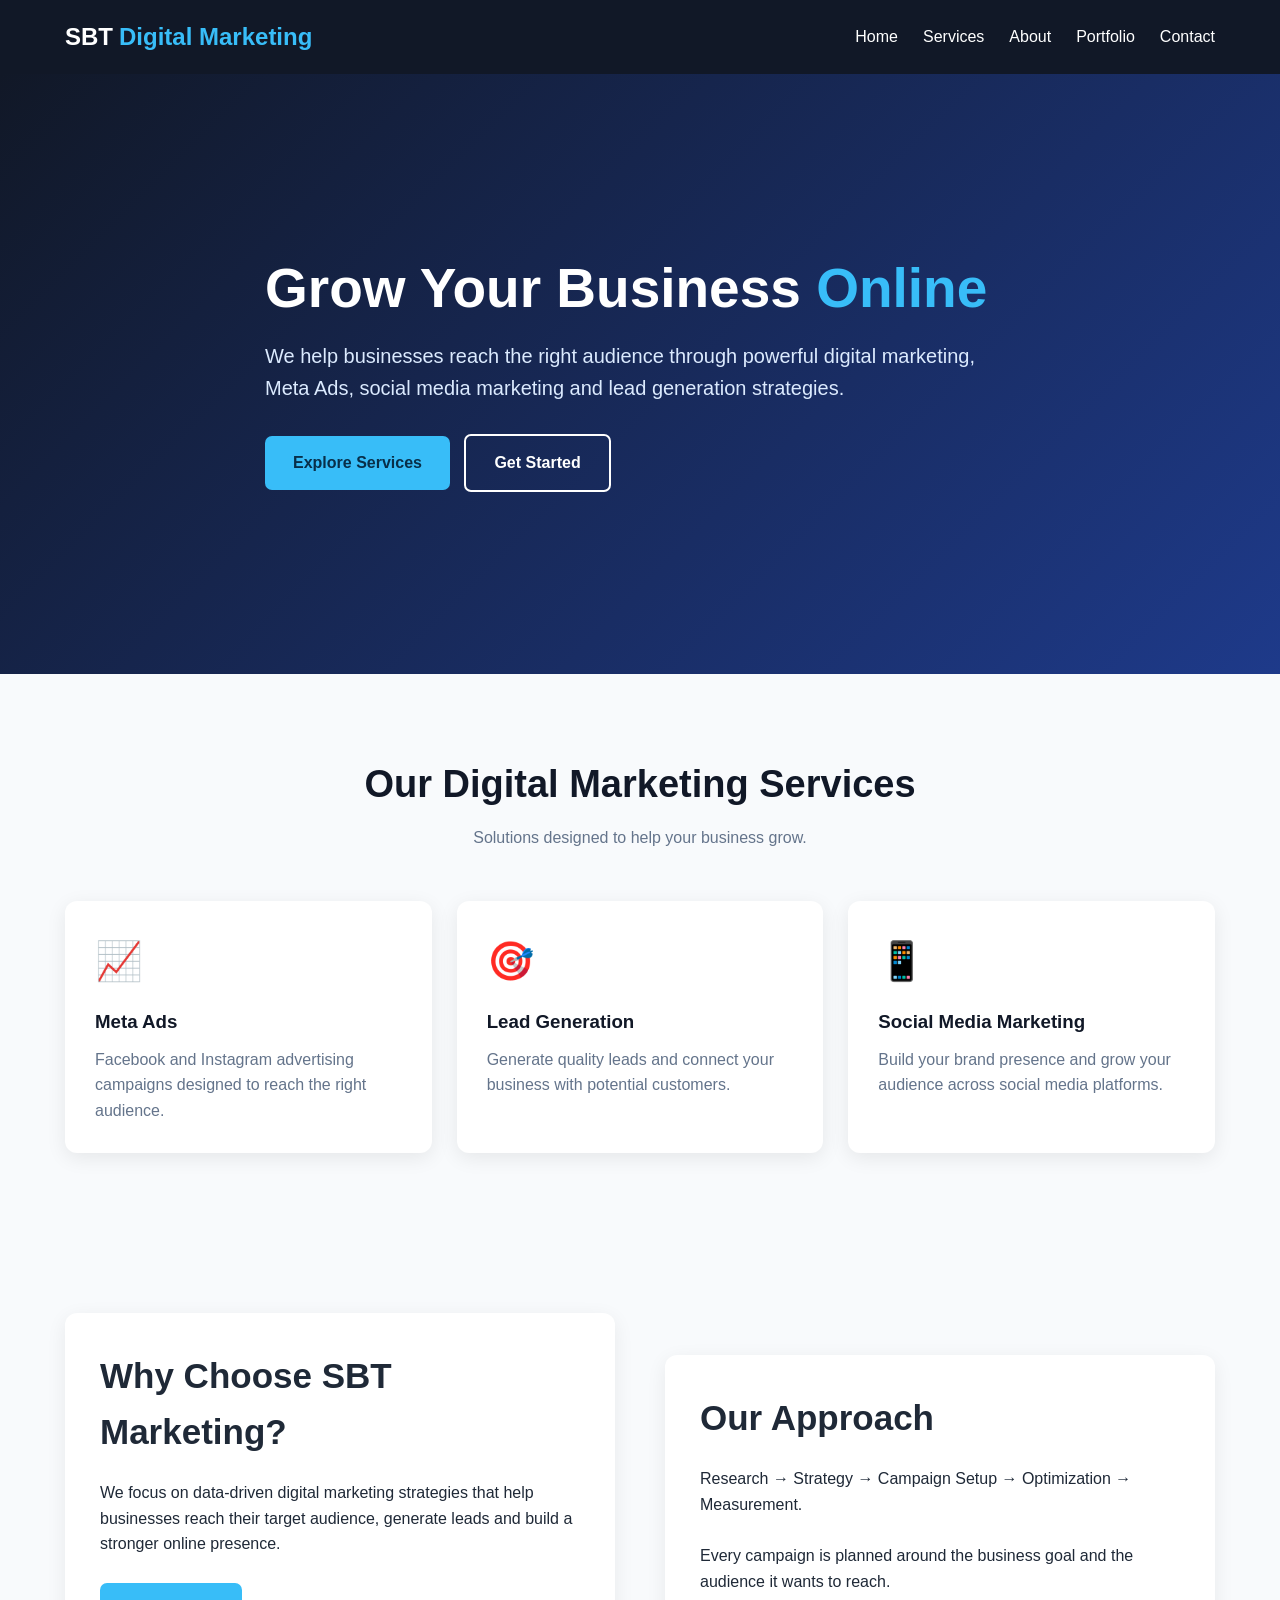
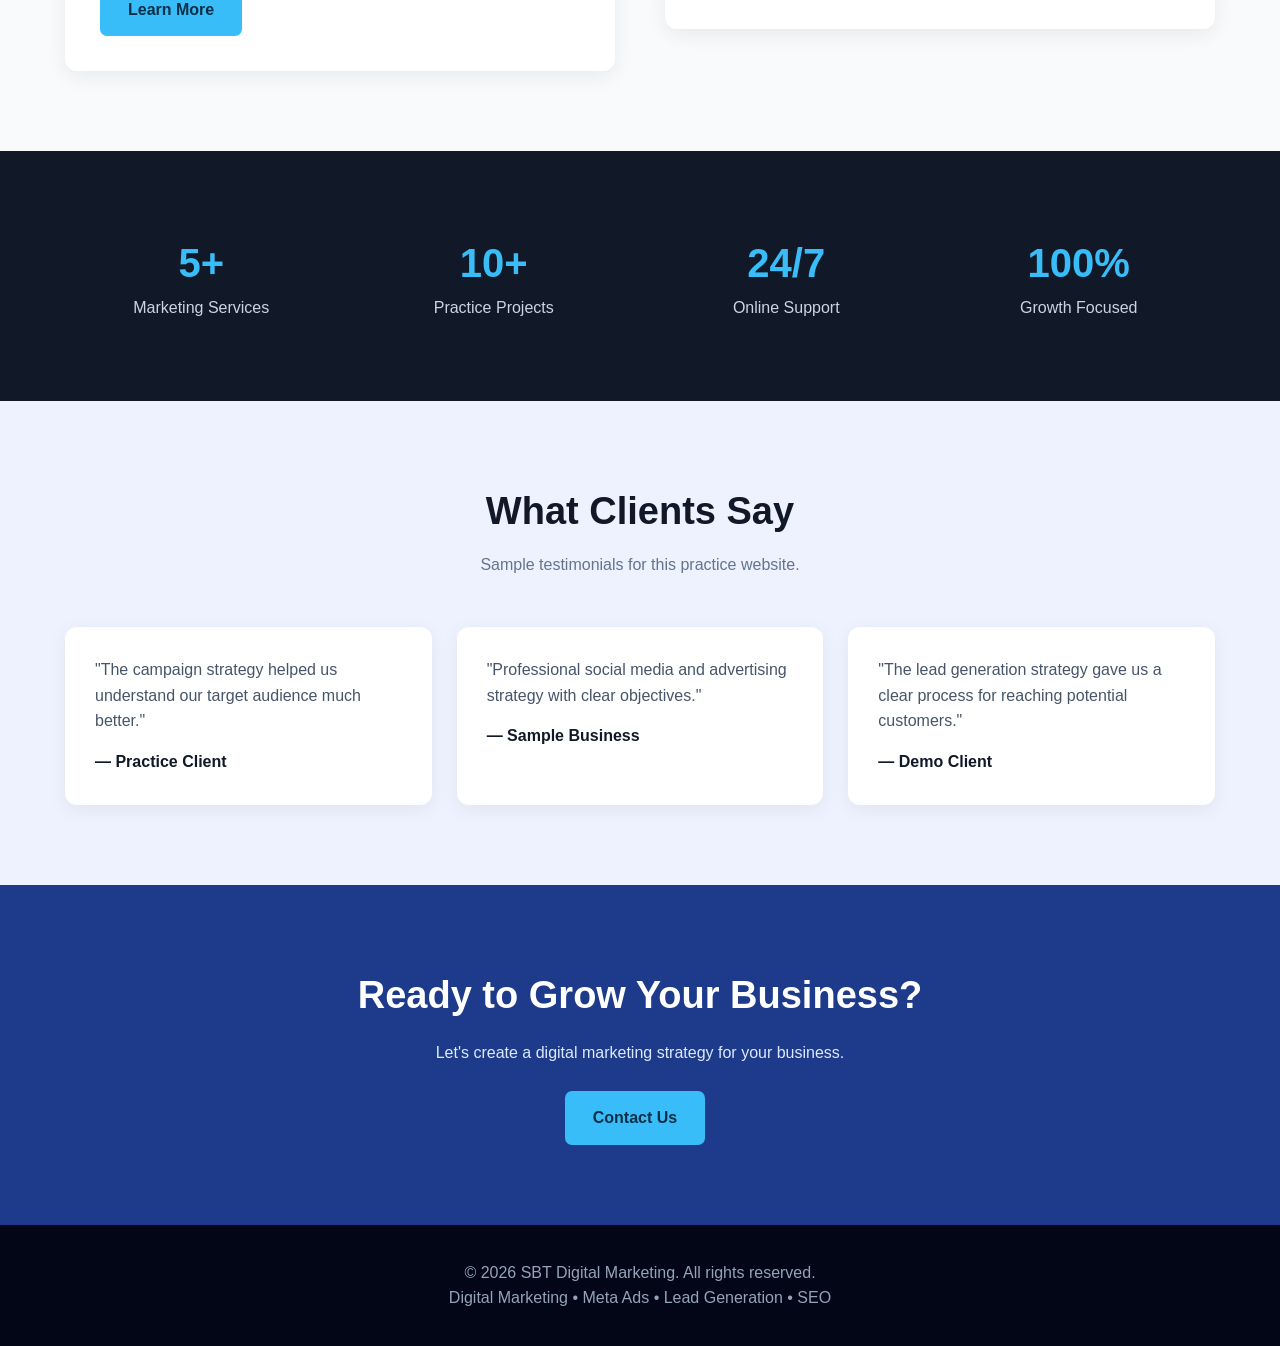
==== index.html @ 588c4718 "Add mobile menu functionality Added JavaScript functionality to open and close the responsive mobile" ====
<!DOCTYPE html>
<html lang="en">
<head>
    <meta charset="UTF-8">
    <meta name="viewport" content="width=device-width, initial-scale=1.0">

    <title>SBT Digital Marketing | Grow Your Business Online</title>
    <meta name="description" content="SBT Digital Marketing provides Meta Ads, social media marketing, lead generation, SEO and digital marketing solutions.">

    <link rel="stylesheet" href="style.css">

    <!-- Meta Pixel Code -->
    <script>
    !function(f,b,e,v,n,t,s)
    {if(f.fbq)return;n=f.fbq=function(){n.callMethod?
    n.callMethod.apply(n,arguments):n.queue.push(arguments)};
    if(!f._fbq)f._fbq=n;n.push=n;n.loaded=!0;n.version='2.0';
    n.queue=[];t=b.createElement(e);t.async=!0;
    t.src=v;s=b.getElementsByTagName(e)[0];
    s.parentNode.insertBefore(t,s)}(window, document,'script',
    'https://connect.facebook.net/en_US/fbevents.js');

    fbq('init', '1271746491602442');
    fbq('track', 'PageView');
    </script>
    <!-- End Meta Pixel Code -->
</head>

<body>

<!-- NAVIGATION -->
<nav class="navbar">
    <div class="container nav-content">

        <a href="index.html" class="logo">
    SBT <span>Digital Marketing</span>
</a>

        <ul class="nav-links" id="navLinks">
    <li><a href="index.html">Home</a></li>
    <li><a href="services.html">Services</a></li>
    <li><a href="about.html">About</a></li>
    <li><a href="portfolio.html">Portfolio</a></li>
    <li><a href="contact.html">Contact</a></li>
</ul>

<button class="menu-toggle" id="menuToggle">
    ☰
</button>

    </div>
</nav>


<!-- HERO -->
<section class="hero">

    <div class="container hero-content">

        <h1>
            Grow Your Business
            <span>Online</span>
        </h1>

        <p>
            We help businesses reach the right audience through
            powerful digital marketing, Meta Ads, social media
            marketing and lead generation strategies.
        </p>

        <a href="services.html" class="btn btn-primary">
            Explore Services
        </a>

        <a href="contact.html" class="btn btn-secondary">
            Get Started
        </a>

    </div>

</section>


<!-- SERVICES PREVIEW -->
<section class="section">

    <div class="container">

        <div class="section-title">
            <h2>Our Digital Marketing Services</h2>
            <p>Solutions designed to help your business grow.</p>
        </div>


        <div class="cards">

            <div class="card">
                <div class="card-icon">📈</div>
                <h3>Meta Ads</h3>
                <p>
                    Facebook and Instagram advertising campaigns
                    designed to reach the right audience.
                </p>
            </div>


            <div class="card">
                <div class="card-icon">🎯</div>
                <h3>Lead Generation</h3>
                <p>
                    Generate quality leads and connect your business
                    with potential customers.
                </p>
            </div>


            <div class="card">
                <div class="card-icon">📱</div>
                <h3>Social Media Marketing</h3>
                <p>
                    Build your brand presence and grow your audience
                    across social media platforms.
                </p>
            </div>

        </div>

    </div>

</section>


<!-- ABOUT PREVIEW -->
<section class="section">

    <div class="container about-grid">

        <div class="about-box">

            <h2>Why Choose SBT Marketing?</h2>

            <p>
                We focus on data-driven digital marketing strategies
                that help businesses reach their target audience,
                generate leads and build a stronger online presence.
            </p>

            <br>

            <a href="about.html" class="btn btn-primary">
                Learn More
            </a>

        </div>


        <div class="about-box">

            <h2>Our Approach</h2>

            <p>
                Research → Strategy → Campaign Setup → Optimization
                → Measurement.
            </p>

            <br>

            <p>
                Every campaign is planned around the business goal
                and the audience it wants to reach.
            </p>

        </div>

    </div>

</section>


<!-- STATS -->
<section class="section stats">

    <div class="container">

        <div class="stats-grid">

            <div class="stat">
                <h3>5+</h3>
                <p>Marketing Services</p>
            </div>

            <div class="stat">
                <h3>10+</h3>
                <p>Practice Projects</p>
            </div>

            <div class="stat">
                <h3>24/7</h3>
                <p>Online Support</p>
            </div>

            <div class="stat">
                <h3>100%</h3>
                <p>Growth Focused</p>
            </div>

        </div>

    </div>

</section>


<!-- TESTIMONIALS -->
<section class="section testimonials">

    <div class="container">

        <div class="section-title">
            <h2>What Clients Say</h2>
            <p>Sample testimonials for this practice website.</p>
        </div>


        <div class="cards">

            <div class="testimonial">
                <p>
                    "The campaign strategy helped us understand
                    our target audience much better."
                </p>

                <strong>— Practice Client</strong>
            </div>


            <div class="testimonial">
                <p>
                    "Professional social media and advertising
                    strategy with clear objectives."
                </p>

                <strong>— Sample Business</strong>
            </div>


            <div class="testimonial">
                <p>
                    "The lead generation strategy gave us a clear
                    process for reaching potential customers."
                </p>

                <strong>— Demo Client</strong>
            </div>

        </div>

    </div>

</section>


<!-- CTA -->
<section class="section cta">

    <div class="container">

        <h2>Ready to Grow Your Business?</h2>

        <p>
            Let's create a digital marketing strategy for your business.
        </p>

        <a href="contact.html" class="btn btn-primary">
            Contact Us
        </a>

    </div>

</section>


<!-- FOOTER -->
<footer>

    <div class="container">

        <p>
            © 2026 SBT Digital Marketing. All rights reserved.
        </p>

        <p>
            Digital Marketing • Meta Ads • Lead Generation • SEO
        </p>

    </div>

</footer>

<script>
    const menuToggle = document.getElementById("menuToggle");
    const navLinks = document.getElementById("navLinks");

    menuToggle.addEventListener("click", function () {
        navLinks.classList.toggle("active");
    });
</script>
</body>
</html>
---- style.css ----
* {
    margin: 0;
    padding: 0;
    box-sizing: border-box;
}

html {
    scroll-behavior: smooth;
}

body {
    font-family: Arial, Helvetica, sans-serif;
    line-height: 1.6;
    color: #1f2937;
    background: #f8fafc;
}

a {
    text-decoration: none;
}

.container {
    width: 90%;
    max-width: 1150px;
    margin: auto;
}

/* ===== NAVBAR ===== */

.navbar {
    background: #111827;
    padding: 18px 0;
    position: sticky;
    top: 0;
    z-index: 1000;
}

.nav-content {
    display: flex;
    justify-content: space-between;
    align-items: center;
}

.logo {
    color: white;
    font-size: 25px;
    font-weight: bold;
}

.logo span {
    color: #38bdf8;
}

.nav-links {
    display: flex;
    list-style: none;
    gap: 25px;
}

.nav-links a {
    color: white;
    font-weight: 500;
}

.nav-links a:hover {
    color: #38bdf8;
}

/* ===== HERO ===== */

.hero {
    min-height: 600px;
    display: flex;
    align-items: center;
    background: linear-gradient(135deg, #111827, #1e3a8a);
    color: white;
}

.hero-content {
    max-width: 750px;
}

.hero h1 {
    font-size: 55px;
    line-height: 1.15;
    margin-bottom: 20px;
}

.hero h1 span {
    color: #38bdf8;
}

.hero p {
    font-size: 20px;
    margin-bottom: 30px;
    color: #dbeafe;
}

.btn {
    display: inline-block;
    padding: 14px 28px;
    border-radius: 7px;
    font-weight: bold;
    margin-right: 10px;
    transition: 0.3s;
}

.btn-primary {
    background: #38bdf8;
    color: #082f49;
}

.btn-primary:hover {
    transform: translateY(-3px);
}

.btn-secondary {
    border: 2px solid white;
    color: white;
}

.btn-secondary:hover {
    background: white;
    color: #111827;
}

/* ===== SECTIONS ===== */

.section {
    padding: 80px 0;
}

.section-title {
    text-align: center;
    margin-bottom: 50px;
}

.section-title h2 {
    font-size: 38px;
    color: #111827;
    margin-bottom: 10px;
}

.section-title p {
    color: #64748b;
}

/* ===== CARDS ===== */

.cards {
    display: grid;
    grid-template-columns: repeat(3, 1fr);
    gap: 25px;
}

.card {
    background: white;
    padding: 30px;
    border-radius: 12px;
    box-shadow: 0 5px 20px rgba(0,0,0,0.08);
    transition: 0.3s;
}

.card:hover {
    transform: translateY(-7px);
}

.card-icon {
    font-size: 38px;
    margin-bottom: 15px;
}

.card h3 {
    margin-bottom: 10px;
    color: #111827;
}

.card p {
    color: #64748b;
}

/* ===== ABOUT ===== */

.about-grid {
    display: grid;
    grid-template-columns: 1fr 1fr;
    gap: 50px;
    align-items: center;
}

.about-box {
    background: white;
    padding: 35px;
    border-radius: 12px;
    box-shadow: 0 5px 20px rgba(0,0,0,0.07);
}

.about-box h2 {
    font-size: 35px;
    margin-bottom: 20px;
}

/* ===== STATS ===== */

.stats {
    background: #111827;
    color: white;
}

.stats-grid {
    display: grid;
    grid-template-columns: repeat(4, 1fr);
    gap: 20px;
    text-align: center;
}

.stat h3 {
    font-size: 40px;
    color: #38bdf8;
}

.stat p {
    color: #cbd5e1;
}

/* ===== PORTFOLIO ===== */

.portfolio-grid {
    display: grid;
    grid-template-columns: repeat(3, 1fr);
    gap: 25px;
}

.portfolio-card {
    background: white;
    border-radius: 12px;
    overflow: hidden;
    box-shadow: 0 5px 20px rgba(0,0,0,0.08);
}

.portfolio-top {
    height: 180px;
    background: linear-gradient(135deg, #1e3a8a, #38bdf8);
    display: flex;
    align-items: center;
    justify-content: center;
    color: white;
    font-size: 25px;
    font-weight: bold;
}

.portfolio-info {
    padding: 25px;
}

.portfolio-info h3 {
    margin-bottom: 8px;
}

/* ===== TESTIMONIALS ===== */

.testimonials {
    background: #eef2ff;
}

.testimonial {
    background: white;
    padding: 30px;
    border-radius: 12px;
    box-shadow: 0 5px 20px rgba(0,0,0,0.06);
}

.testimonial p {
    color: #475569;
    margin-bottom: 15px;
}

.testimonial strong {
    color: #111827;
}

/* ===== CONTACT ===== */

.contact-grid {
    display: grid;
    grid-template-columns: 1fr 1fr;
    gap: 40px;
}

.contact-info {
    background: #111827;
    color: white;
    padding: 40px;
    border-radius: 12px;
}

.contact-info h2 {
    margin-bottom: 20px;
}

.contact-info p {
    margin-bottom: 15px;
    color: #cbd5e1;
}

.contact-form {
    background: white;
    padding: 35px;
    border-radius: 12px;
    box-shadow: 0 5px 20px rgba(0,0,0,0.07);
}

.form-group {
    margin-bottom: 18px;
}

.form-group label {
    display: block;
    margin-bottom: 6px;
    font-weight: bold;
}

.form-group input,
.form-group textarea,
.form-group select {
    width: 100%;
    padding: 13px;
    border: 1px solid #cbd5e1;
    border-radius: 7px;
    font-size: 15px;
}

.form-group textarea {
    min-height: 130px;
    resize: vertical;
}

.submit-btn {
    width: 100%;
    border: none;
    cursor: pointer;
    background: #1e3a8a;
    color: white;
    padding: 14px;
    border-radius: 7px;
    font-size: 16px;
    font-weight: bold;
}

/* ===== PAGE HEADER ===== */

.page-header {
    background: linear-gradient(135deg, #111827, #1e3a8a);
    color: white;
    text-align: center;
    padding: 80px 20px;
}

.page-header h1 {
    font-size: 48px;
    margin-bottom: 10px;
}

/* ===== CTA ===== */

.cta {
    background: #1e3a8a;
    color: white;
    text-align: center;
}

.cta h2 {
    font-size: 38px;
    margin-bottom: 15px;
}

.cta p {
    margin-bottom: 25px;
    color: #dbeafe;
}

/* ===== FOOTER ===== */

footer {
    background: #020617;
    color: white;
    padding: 35px 0;
    text-align: center;
}

footer p {
    color: #94a3b8;
}

/* ===== MOBILE ===== */

@media (max-width: 800px) {

    .nav-content {
        flex-direction: column;
        gap: 15px;
    }

    .nav-links {
        flex-wrap: wrap;
        justify-content: center;
        gap: 15px;
    }

    .hero {
        text-align: center;
    }

    .hero h1 {
        font-size: 40px;
    }

    .cards,
    .portfolio-grid,
    .stats-grid {
        grid-template-columns: 1fr;
    }

    .about-grid,
    .contact-grid {
        grid-template-columns: 1fr;
    }
}
/* Responsive Logo */
.logo {
    display: flex;
    align-items: center;
    gap: 6px;
    white-space: nowrap;
    font-size: 24px;
}

.logo span {
    font-size: inherit;
}

/* Mobile */
@media (max-width: 600px) {
    .logo {
        font-size: 18px;
        gap: 4px;
    }
}
/* Mobile Menu Button */
.menu-toggle {
    display: none;
    background: none;
    border: none;
    font-size: 28px;
    cursor: pointer;
    padding: 5px;
}

/* Mobile Navigation */
@media (max-width: 768px) {

    .nav-content {
        position: relative;
    }

    .menu-toggle {
        display: block;
    }

    .nav-links {
        display: none;
        position: absolute;
        top: 100%;
        left: 0;
        right: 0;
        flex-direction: column;
        padding: 15px;
        gap: 12px;
        background: white;
        box-shadow: 0 5px 15px rgba(0, 0, 0, 0.1);
        z-index: 1000;
    }

    .nav-links.active {
        display: flex;
    }

    .nav-links li {
        width: 100%;
        text-align: center;
    }

    .nav-links a {
        display: block;
        padding: 10px;
    }
}
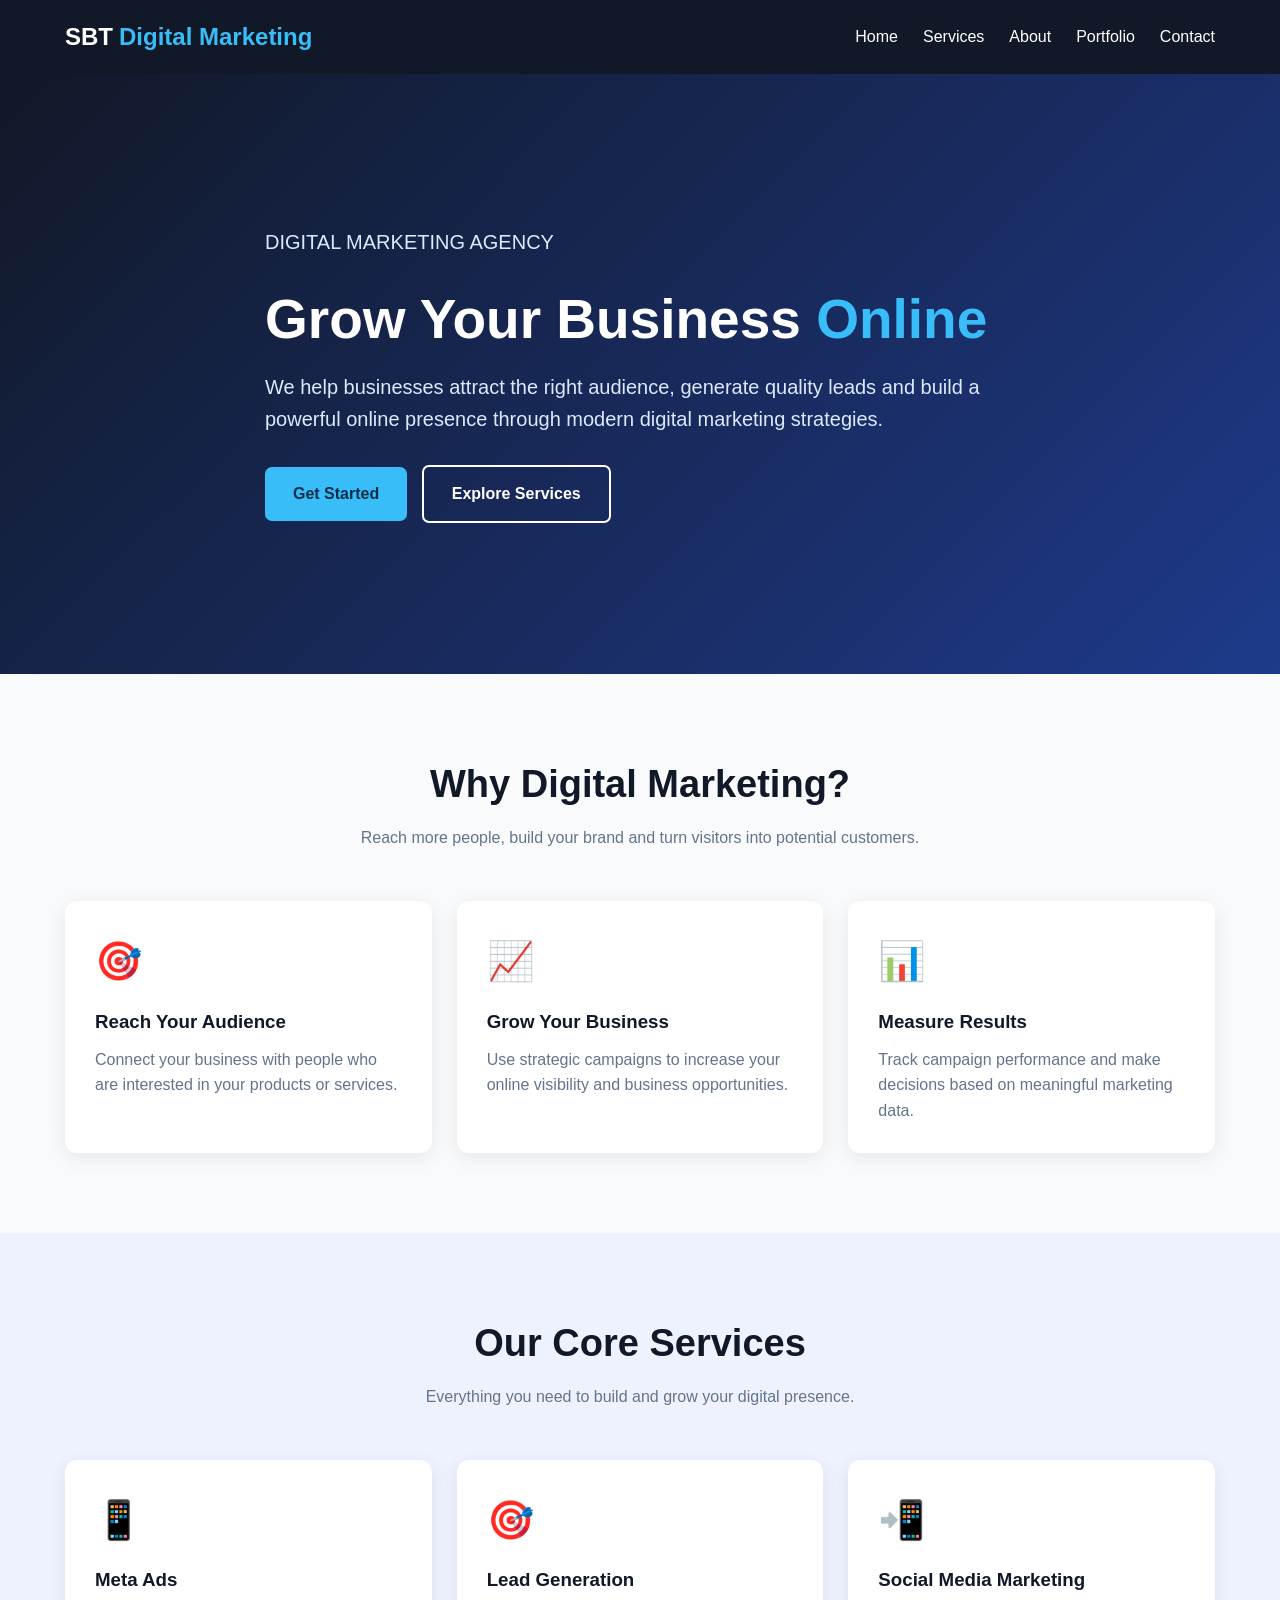
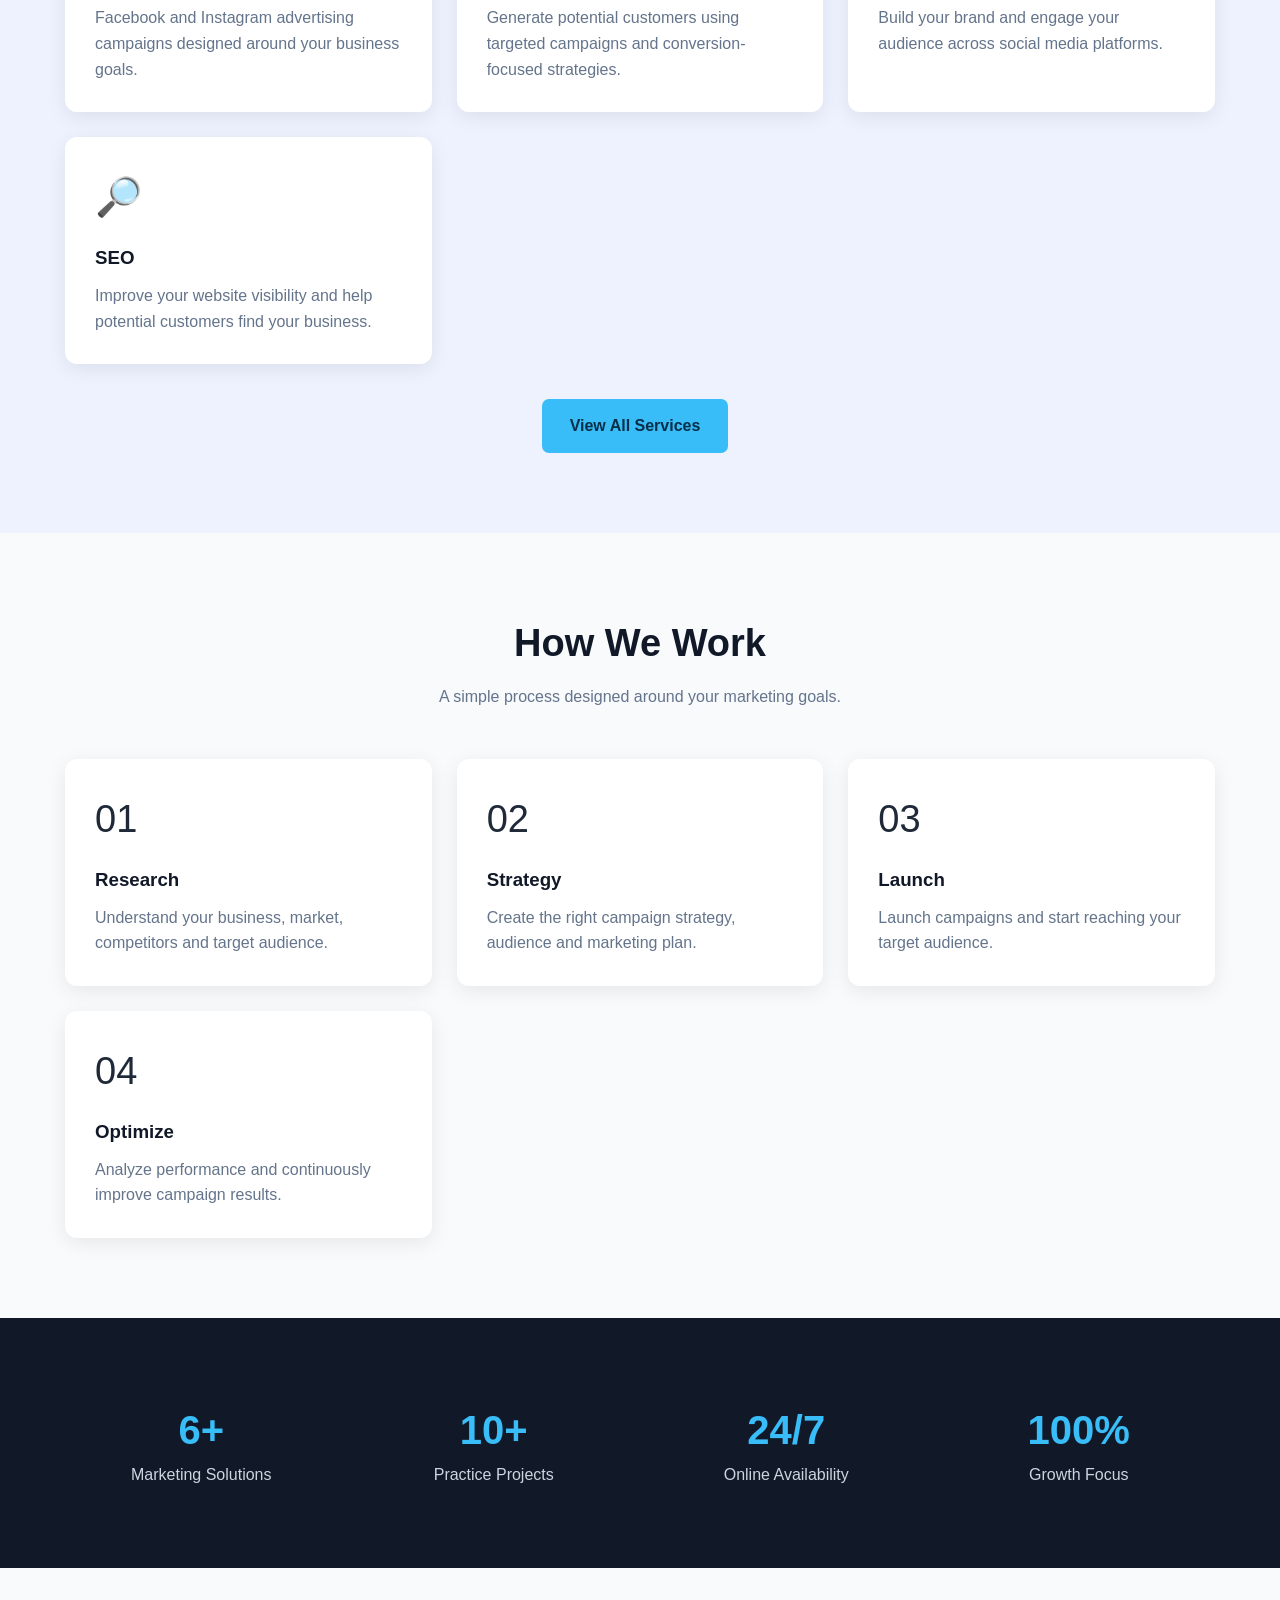
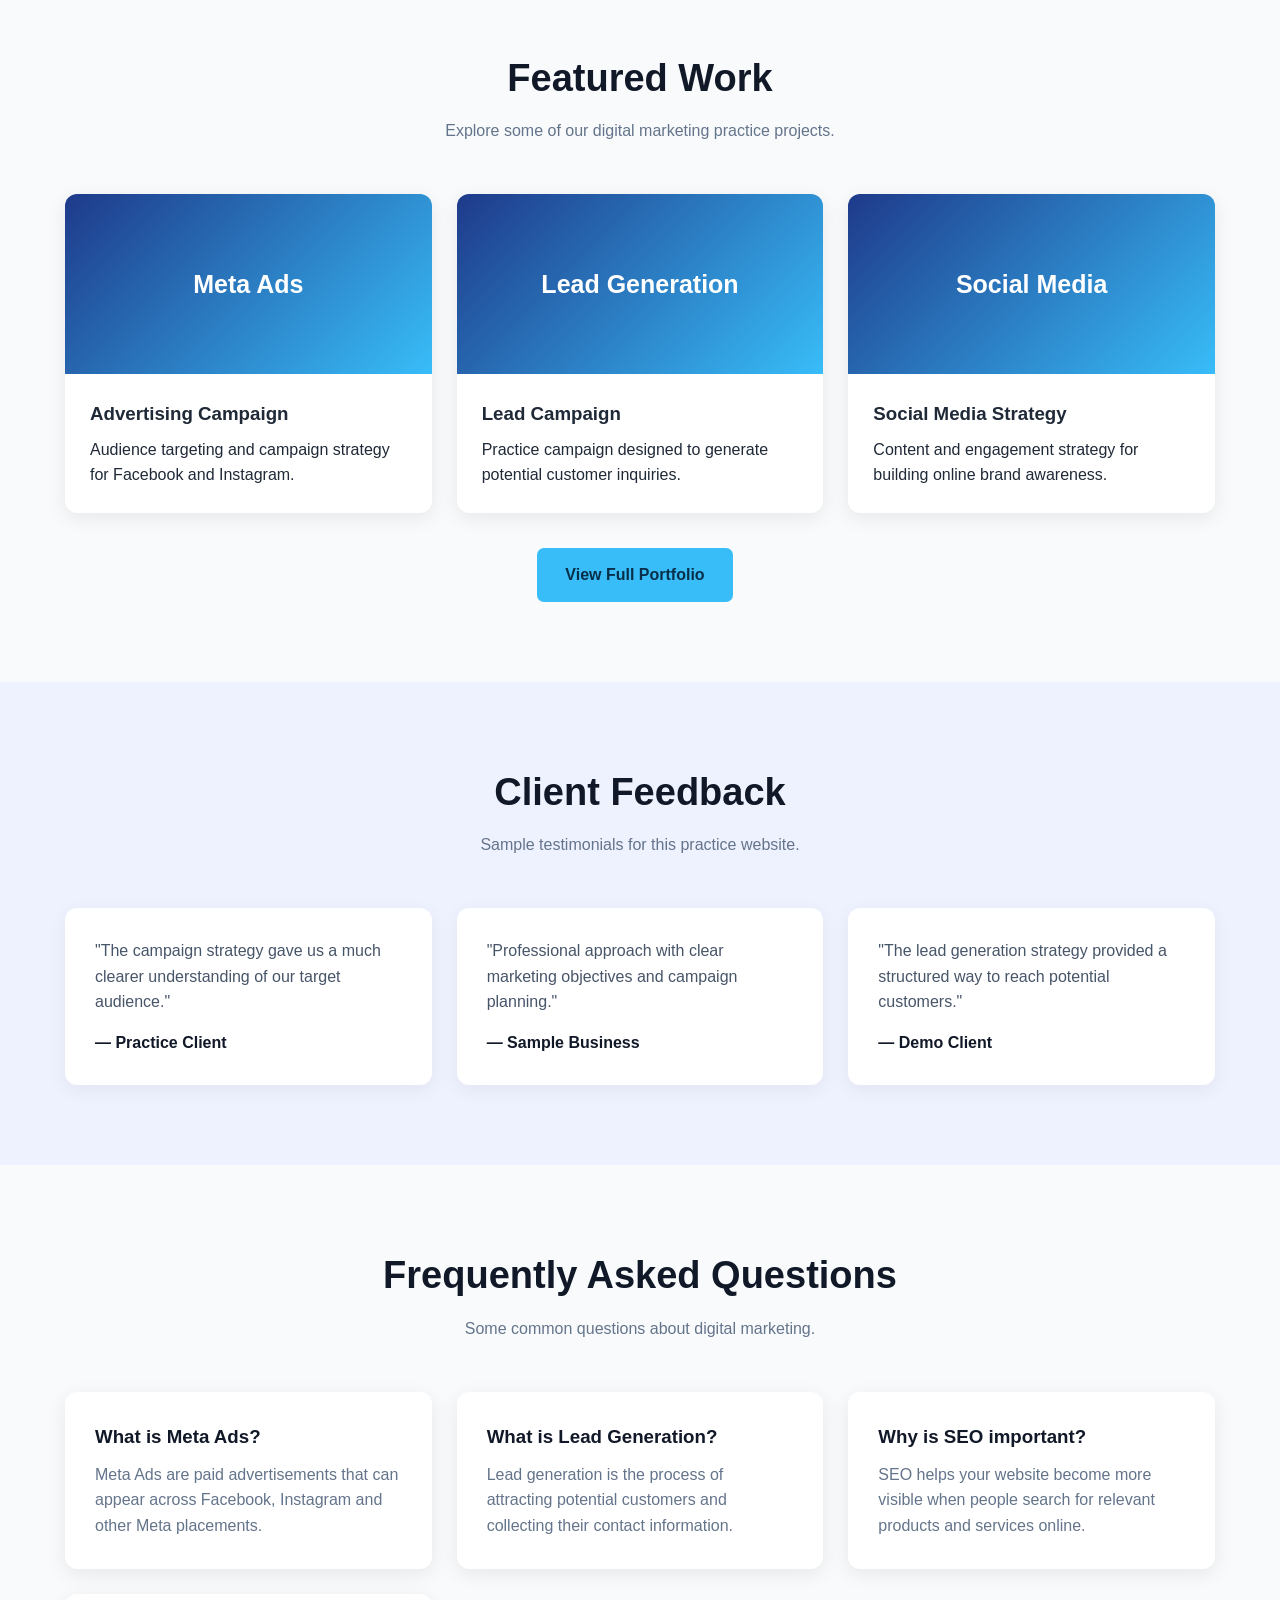
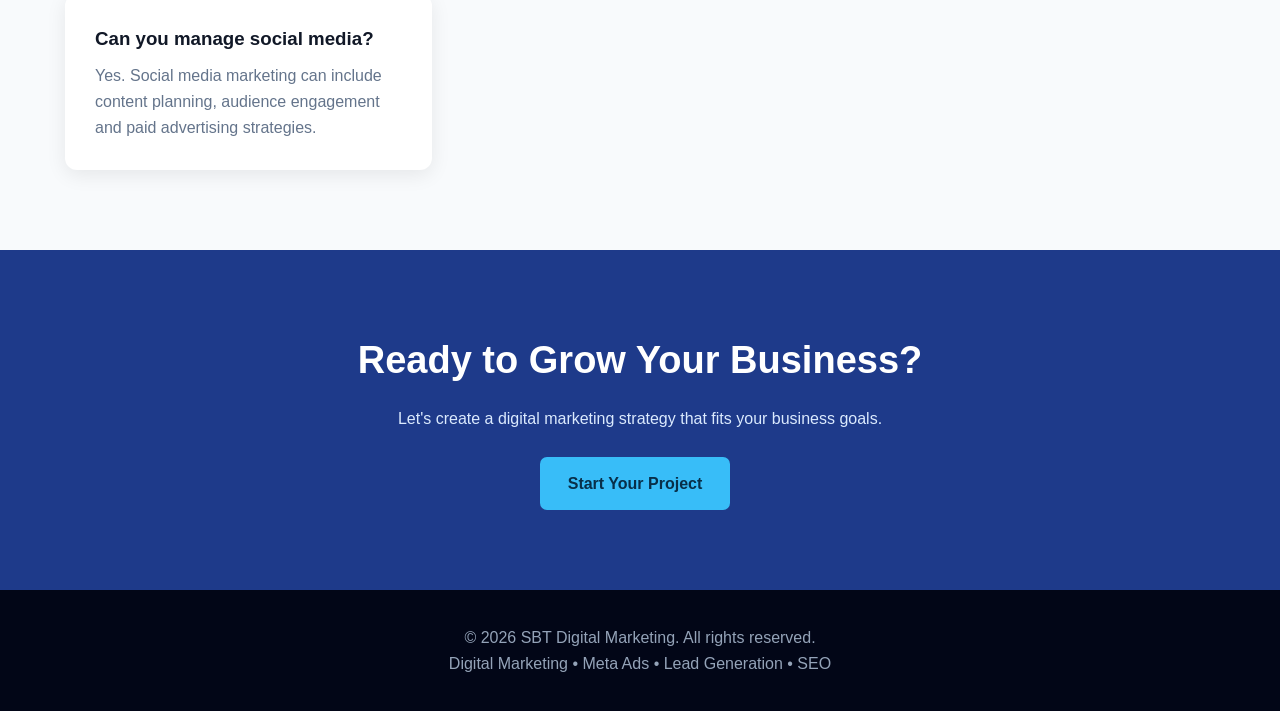
==== commit a2e53f48: "Upgrade professional home page Created a complete professional digital marketing homepage with hero," ====
--- a/index.html
+++ b/index.html
@@ -5,11 +5,11 @@
     <meta name="viewport" content="width=device-width, initial-scale=1.0">
 
     <title>SBT Digital Marketing | Grow Your Business Online</title>
-    <meta name="description" content="SBT Digital Marketing provides Meta Ads, social media marketing, lead generation, SEO and digital marketing solutions.">
+    <meta name="description" content="SBT Digital Marketing helps businesses grow through Meta Ads, lead generation, social media marketing, SEO and content marketing.">
 
     <link rel="stylesheet" href="style.css">
 
-    <!-- Meta Pixel Code -->
+    <!-- Meta Pixel -->
     <script>
     !function(f,b,e,v,n,t,s)
     {if(f.fbq)return;n=f.fbq=function(){n.callMethod?
@@ -23,39 +23,45 @@
     fbq('init', '1271746491602442');
     fbq('track', 'PageView');
     </script>
-    <!-- End Meta Pixel Code -->
+    <!-- End Meta Pixel -->
 </head>
 
 <body>
 
-<!-- NAVIGATION -->
+<!-- ================= NAVBAR ================= -->
+
 <nav class="navbar">
+
     <div class="container nav-content">
 
         <a href="index.html" class="logo">
-    SBT <span>Digital Marketing</span>
-</a>
+            SBT <span>Digital Marketing</span>
+        </a>
 
         <ul class="nav-links" id="navLinks">
-    <li><a href="index.html">Home</a></li>
-    <li><a href="services.html">Services</a></li>
-    <li><a href="about.html">About</a></li>
-    <li><a href="portfolio.html">Portfolio</a></li>
-    <li><a href="contact.html">Contact</a></li>
-</ul>
-
-<button class="menu-toggle" id="menuToggle">
-    ☰
-</button>
-
-    </div>
+            <li><a href="index.html">Home</a></li>
+            <li><a href="services.html">Services</a></li>
+            <li><a href="about.html">About</a></li>
+            <li><a href="portfolio.html">Portfolio</a></li>
+            <li><a href="contact.html">Contact</a></li>
+        </ul>
+
+        <button class="menu-toggle" id="menuToggle">
+            ☰
+        </button>
+
+    </div>
+
 </nav>
 
 
-<!-- HERO -->
+<!-- ================= HERO ================= -->
+
 <section class="hero">
 
     <div class="container hero-content">
+
+        <p class="hero-tag">DIGITAL MARKETING AGENCY</p>
 
         <h1>
             Grow Your Business
@@ -63,121 +69,267 @@
         </h1>
 
         <p>
-            We help businesses reach the right audience through
-            powerful digital marketing, Meta Ads, social media
-            marketing and lead generation strategies.
+            We help businesses attract the right audience,
+            generate quality leads and build a powerful online
+            presence through modern digital marketing strategies.
         </p>
 
-        <a href="services.html" class="btn btn-primary">
-            Explore Services
-        </a>
-
-        <a href="contact.html" class="btn btn-secondary">
-            Get Started
-        </a>
-
-    </div>
-
-</section>
-
-
-<!-- SERVICES PREVIEW -->
+        <div>
+            <a href="contact.html" class="btn btn-primary">
+                Get Started
+            </a>
+
+            <a href="services.html" class="btn btn-secondary">
+                Explore Services
+            </a>
+        </div>
+
+    </div>
+
+</section>
+
+
+<!-- ================= TRUST / BENEFITS ================= -->
+
 <section class="section">
 
     <div class="container">
 
         <div class="section-title">
-            <h2>Our Digital Marketing Services</h2>
-            <p>Solutions designed to help your business grow.</p>
+
+            <h2>Why Digital Marketing?</h2>
+
+            <p>
+                Reach more people, build your brand and turn
+                visitors into potential customers.
+            </p>
+
         </div>
 
 
         <div class="cards">
 
             <div class="card">
+
+                <div class="card-icon">🎯</div>
+
+                <h3>Reach Your Audience</h3>
+
+                <p>
+                    Connect your business with people who are
+                    interested in your products or services.
+                </p>
+
+            </div>
+
+
+            <div class="card">
+
                 <div class="card-icon">📈</div>
+
+                <h3>Grow Your Business</h3>
+
+                <p>
+                    Use strategic campaigns to increase your
+                    online visibility and business opportunities.
+                </p>
+
+            </div>
+
+
+            <div class="card">
+
+                <div class="card-icon">📊</div>
+
+                <h3>Measure Results</h3>
+
+                <p>
+                    Track campaign performance and make decisions
+                    based on meaningful marketing data.
+                </p>
+
+            </div>
+
+        </div>
+
+    </div>
+
+</section>
+
+
+<!-- ================= SERVICES ================= -->
+
+<section class="section testimonials">
+
+    <div class="container">
+
+        <div class="section-title">
+
+            <h2>Our Core Services</h2>
+
+            <p>
+                Everything you need to build and grow your digital presence.
+            </p>
+
+        </div>
+
+
+        <div class="cards">
+
+            <div class="card">
+
+                <div class="card-icon">📱</div>
+
                 <h3>Meta Ads</h3>
+
                 <p>
                     Facebook and Instagram advertising campaigns
-                    designed to reach the right audience.
-                </p>
-            </div>
-
-
-            <div class="card">
+                    designed around your business goals.
+                </p>
+
+            </div>
+
+
+            <div class="card">
+
                 <div class="card-icon">🎯</div>
+
                 <h3>Lead Generation</h3>
-                <p>
-                    Generate quality leads and connect your business
-                    with potential customers.
-                </p>
-            </div>
-
-
-            <div class="card">
-                <div class="card-icon">📱</div>
+
+                <p>
+                    Generate potential customers using targeted
+                    campaigns and conversion-focused strategies.
+                </p>
+
+            </div>
+
+
+            <div class="card">
+
+                <div class="card-icon">📲</div>
+
                 <h3>Social Media Marketing</h3>
-                <p>
-                    Build your brand presence and grow your audience
+
+                <p>
+                    Build your brand and engage your audience
                     across social media platforms.
                 </p>
-            </div>
-
-        </div>
-
-    </div>
-
-</section>
-
-
-<!-- ABOUT PREVIEW -->
+
+            </div>
+
+
+            <div class="card">
+
+                <div class="card-icon">🔎</div>
+
+                <h3>SEO</h3>
+
+                <p>
+                    Improve your website visibility and help
+                    potential customers find your business.
+                </p>
+
+            </div>
+
+        </div>
+
+
+        <div style="text-align:center; margin-top:35px;">
+
+            <a href="services.html" class="btn btn-primary">
+                View All Services
+            </a>
+
+        </div>
+
+    </div>
+
+</section>
+
+
+<!-- ================= HOW WE WORK ================= -->
+
 <section class="section">
 
-    <div class="container about-grid">
-
-        <div class="about-box">
-
-            <h2>Why Choose SBT Marketing?</h2>
+    <div class="container">
+
+        <div class="section-title">
+
+            <h2>How We Work</h2>
 
             <p>
-                We focus on data-driven digital marketing strategies
-                that help businesses reach their target audience,
-                generate leads and build a stronger online presence.
+                A simple process designed around your marketing goals.
             </p>
 
-            <br>
-
-            <a href="about.html" class="btn btn-primary">
-                Learn More
-            </a>
-
-        </div>
-
-
-        <div class="about-box">
-
-            <h2>Our Approach</h2>
-
-            <p>
-                Research → Strategy → Campaign Setup → Optimization
-                → Measurement.
-            </p>
-
-            <br>
-
-            <p>
-                Every campaign is planned around the business goal
-                and the audience it wants to reach.
-            </p>
-
-        </div>
-
-    </div>
-
-</section>
-
-
-<!-- STATS -->
+        </div>
+
+
+        <div class="cards">
+
+            <div class="card">
+
+                <div class="card-icon">01</div>
+
+                <h3>Research</h3>
+
+                <p>
+                    Understand your business, market, competitors
+                    and target audience.
+                </p>
+
+            </div>
+
+
+            <div class="card">
+
+                <div class="card-icon">02</div>
+
+                <h3>Strategy</h3>
+
+                <p>
+                    Create the right campaign strategy,
+                    audience and marketing plan.
+                </p>
+
+            </div>
+
+
+            <div class="card">
+
+                <div class="card-icon">03</div>
+
+                <h3>Launch</h3>
+
+                <p>
+                    Launch campaigns and start reaching your
+                    target audience.
+                </p>
+
+            </div>
+
+
+            <div class="card">
+
+                <div class="card-icon">04</div>
+
+                <h3>Optimize</h3>
+
+                <p>
+                    Analyze performance and continuously improve
+                    campaign results.
+                </p>
+
+            </div>
+
+        </div>
+
+    </div>
+
+</section>
+
+
+<!-- ================= STATS ================= -->
+
 <section class="section stats">
 
     <div class="container">
@@ -185,8 +337,8 @@
         <div class="stats-grid">
 
             <div class="stat">
-                <h3>5+</h3>
-                <p>Marketing Services</p>
+                <h3>6+</h3>
+                <p>Marketing Solutions</p>
             </div>
 
             <div class="stat">
@@ -196,71 +348,255 @@
 
             <div class="stat">
                 <h3>24/7</h3>
-                <p>Online Support</p>
+                <p>Online Availability</p>
             </div>
 
             <div class="stat">
                 <h3>100%</h3>
-                <p>Growth Focused</p>
-            </div>
-
-        </div>
-
-    </div>
-
-</section>
-
-
-<!-- TESTIMONIALS -->
+                <p>Growth Focus</p>
+            </div>
+
+        </div>
+
+    </div>
+
+</section>
+
+
+<!-- ================= PORTFOLIO PREVIEW ================= -->
+
+<section class="section">
+
+    <div class="container">
+
+        <div class="section-title">
+
+            <h2>Featured Work</h2>
+
+            <p>
+                Explore some of our digital marketing practice projects.
+            </p>
+
+        </div>
+
+
+        <div class="portfolio-grid">
+
+            <div class="portfolio-card">
+
+                <div class="portfolio-top">
+                    Meta Ads
+                </div>
+
+                <div class="portfolio-info">
+
+                    <h3>Advertising Campaign</h3>
+
+                    <p>
+                        Audience targeting and campaign strategy
+                        for Facebook and Instagram.
+                    </p>
+
+                </div>
+
+            </div>
+
+
+            <div class="portfolio-card">
+
+                <div class="portfolio-top">
+                    Lead Generation
+                </div>
+
+                <div class="portfolio-info">
+
+                    <h3>Lead Campaign</h3>
+
+                    <p>
+                        Practice campaign designed to generate
+                        potential customer inquiries.
+                    </p>
+
+                </div>
+
+            </div>
+
+
+            <div class="portfolio-card">
+
+                <div class="portfolio-top">
+                    Social Media
+                </div>
+
+                <div class="portfolio-info">
+
+                    <h3>Social Media Strategy</h3>
+
+                    <p>
+                        Content and engagement strategy for
+                        building online brand awareness.
+                    </p>
+
+                </div>
+
+            </div>
+
+        </div>
+
+
+        <div style="text-align:center; margin-top:35px;">
+
+            <a href="portfolio.html" class="btn btn-primary">
+                View Full Portfolio
+            </a>
+
+        </div>
+
+    </div>
+
+</section>
+
+
+<!-- ================= TESTIMONIALS ================= -->
+
 <section class="section testimonials">
 
     <div class="container">
 
         <div class="section-title">
-            <h2>What Clients Say</h2>
-            <p>Sample testimonials for this practice website.</p>
+
+            <h2>Client Feedback</h2>
+
+            <p>
+                Sample testimonials for this practice website.
+            </p>
+
         </div>
 
 
         <div class="cards">
 
             <div class="testimonial">
-                <p>
-                    "The campaign strategy helped us understand
-                    our target audience much better."
+
+                <p>
+                    "The campaign strategy gave us a much clearer
+                    understanding of our target audience."
                 </p>
 
                 <strong>— Practice Client</strong>
+
             </div>
 
 
             <div class="testimonial">
-                <p>
-                    "Professional social media and advertising
-                    strategy with clear objectives."
+
+                <p>
+                    "Professional approach with clear marketing
+                    objectives and campaign planning."
                 </p>
 
                 <strong>— Sample Business</strong>
+
             </div>
 
 
             <div class="testimonial">
-                <p>
-                    "The lead generation strategy gave us a clear
-                    process for reaching potential customers."
+
+                <p>
+                    "The lead generation strategy provided a
+                    structured way to reach potential customers."
                 </p>
 
                 <strong>— Demo Client</strong>
-            </div>
-
-        </div>
-
-    </div>
-
-</section>
-
-
-<!-- CTA -->
+
+            </div>
+
+        </div>
+
+    </div>
+
+</section>
+
+
+<!-- ================= FAQ ================= -->
+
+<section class="section">
+
+    <div class="container">
+
+        <div class="section-title">
+
+            <h2>Frequently Asked Questions</h2>
+
+            <p>
+                Some common questions about digital marketing.
+            </p>
+
+        </div>
+
+
+        <div class="cards">
+
+            <div class="card">
+
+                <h3>What is Meta Ads?</h3>
+
+                <p>
+                    Meta Ads are paid advertisements that can
+                    appear across Facebook, Instagram and other
+                    Meta placements.
+                </p>
+
+            </div>
+
+
+            <div class="card">
+
+                <h3>What is Lead Generation?</h3>
+
+                <p>
+                    Lead generation is the process of attracting
+                    potential customers and collecting their
+                    contact information.
+                </p>
+
+            </div>
+
+
+            <div class="card">
+
+                <h3>Why is SEO important?</h3>
+
+                <p>
+                    SEO helps your website become more visible
+                    when people search for relevant products
+                    and services online.
+                </p>
+
+            </div>
+
+
+            <div class="card">
+
+                <h3>Can you manage social media?</h3>
+
+                <p>
+                    Yes. Social media marketing can include
+                    content planning, audience engagement and
+                    paid advertising strategies.
+                </p>
+
+            </div>
+
+        </div>
+
+    </div>
+
+</section>
+
+
+<!-- ================= FINAL CTA ================= -->
+
 <section class="section cta">
 
     <div class="container">
@@ -268,11 +604,12 @@
         <h2>Ready to Grow Your Business?</h2>
 
         <p>
-            Let's create a digital marketing strategy for your business.
+            Let's create a digital marketing strategy that
+            fits your business goals.
         </p>
 
         <a href="contact.html" class="btn btn-primary">
-            Contact Us
+            Start Your Project
         </a>
 
     </div>
@@ -280,7 +617,8 @@
 </section>
 
 
-<!-- FOOTER -->
+<!-- ================= FOOTER ================= -->
+
 <footer>
 
     <div class="container">
@@ -296,6 +634,9 @@
     </div>
 
 </footer>
+
+
+<!-- MOBILE MENU SCRIPT -->
 
 <script>
     const menuToggle = document.getElementById("menuToggle");
@@ -305,5 +646,6 @@
         navLinks.classList.toggle("active");
     });
 </script>
+
 </body>
 </html>
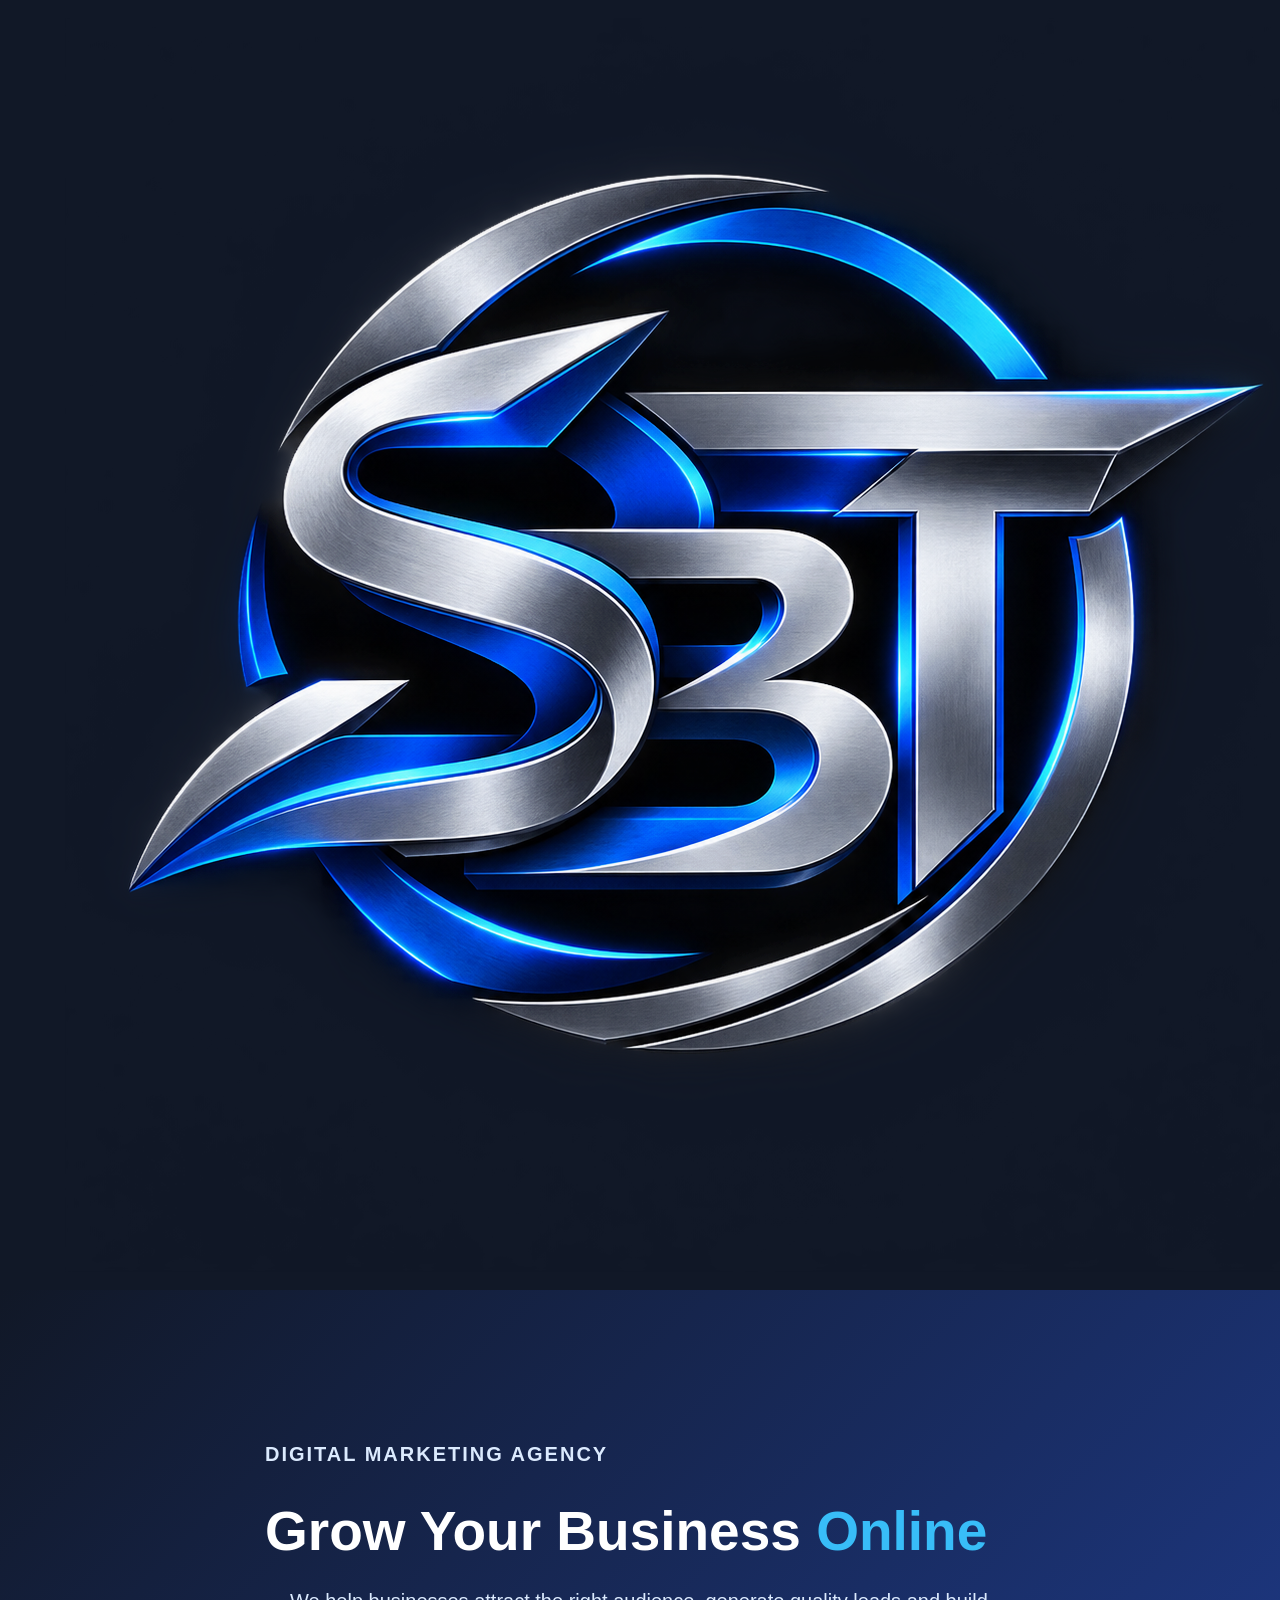
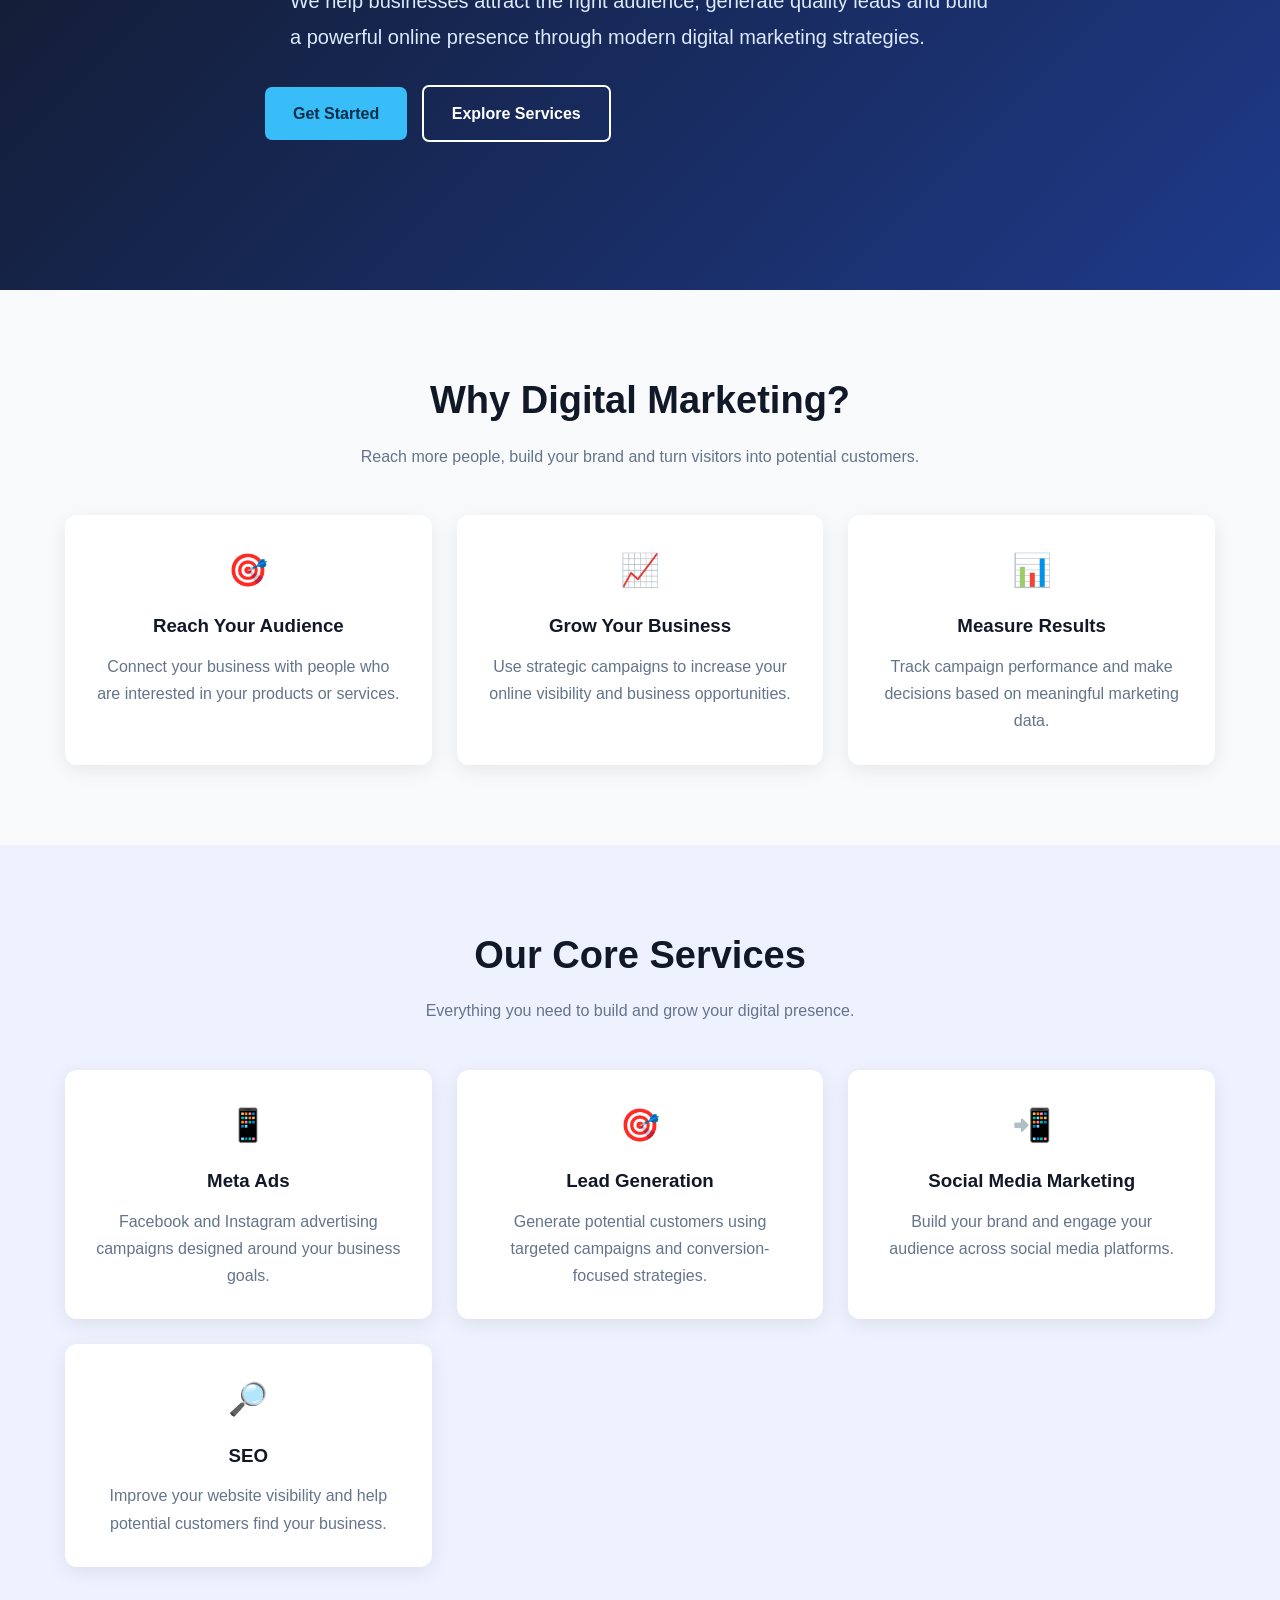
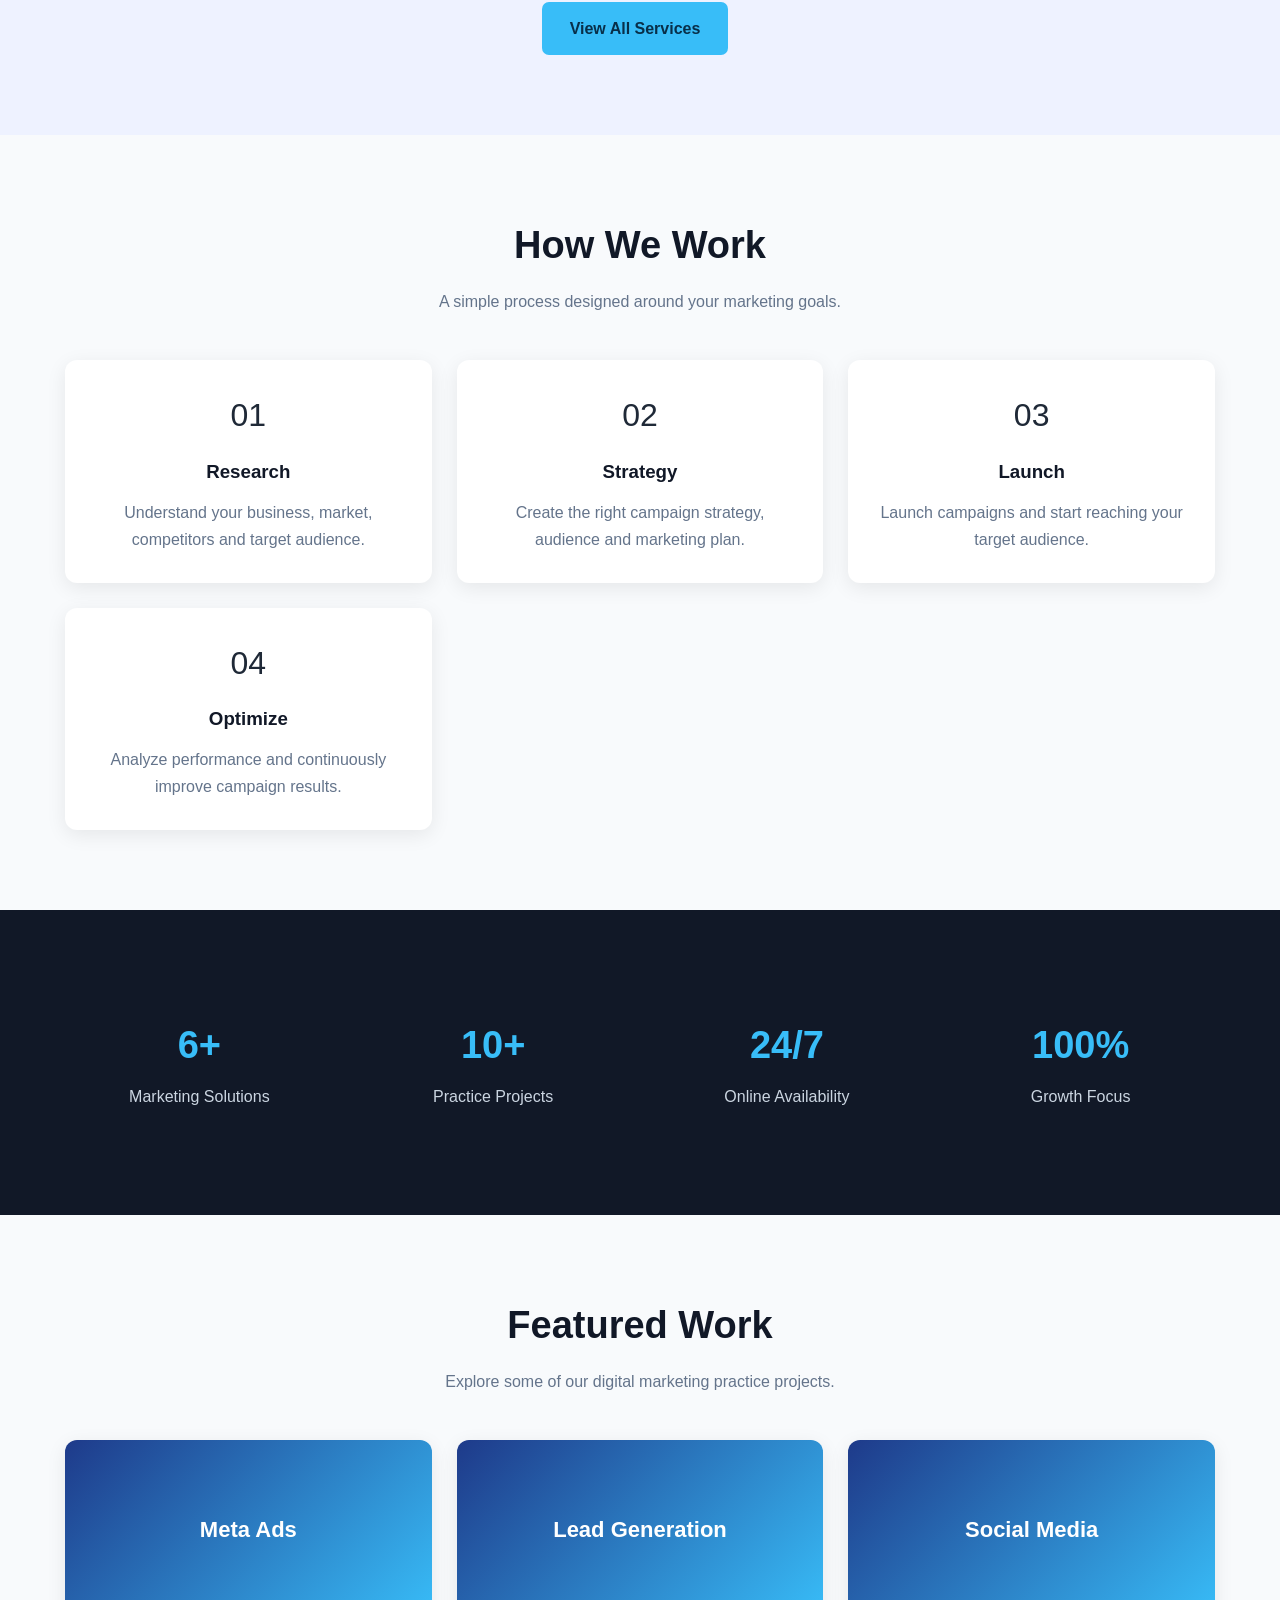
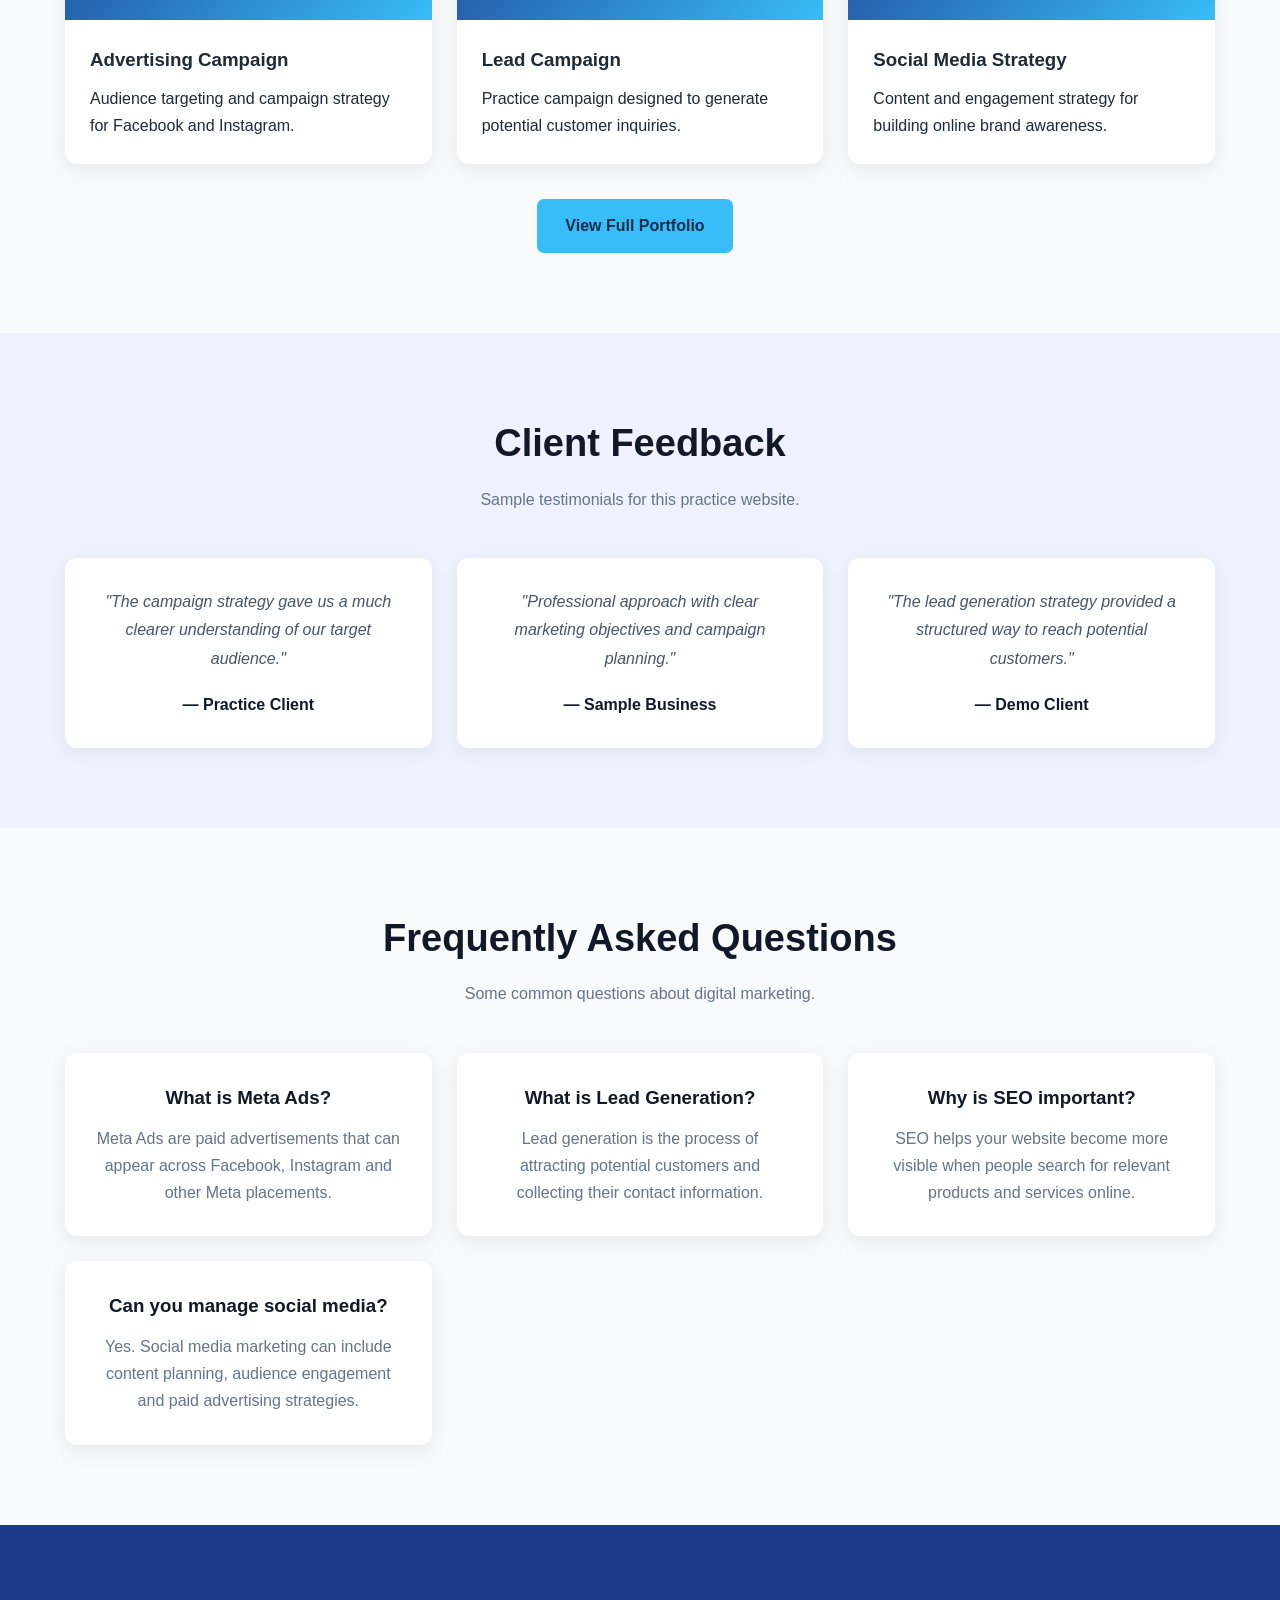
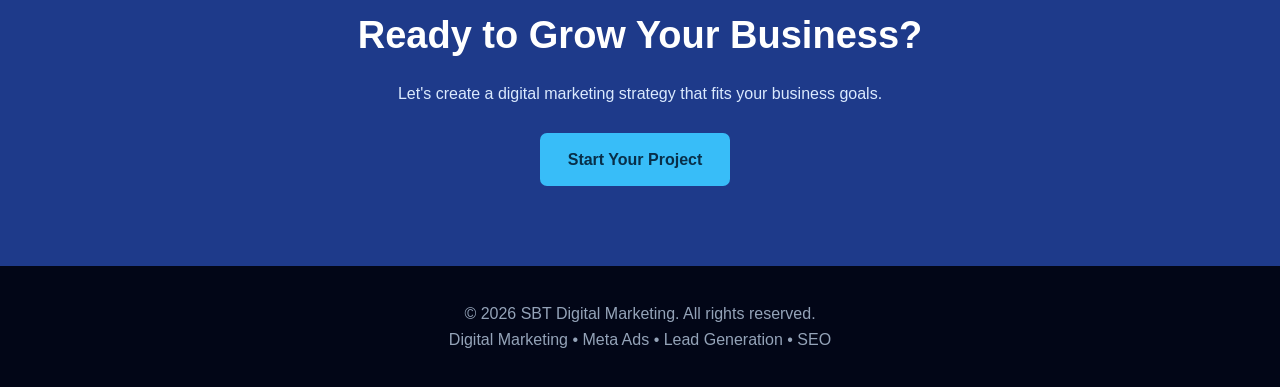
==== commit 903ca67c: "Add official SBT logo across website Replaced the text branding with the official SBT logo across al" ====
--- a/index.html
+++ b/index.html
@@ -34,9 +34,9 @@
 
     <div class="container nav-content">
 
-        <a href="index.html" class="logo">
-            SBT <span>Digital Marketing</span>
-        </a>
+       <a href="index.html" class="logo">
+    <img src="logo.png" alt="SBT Digital Marketing Logo">
+</a>
 
         <ul class="nav-links" id="navLinks">
             <li><a href="index.html">Home</a></li>
--- a/style.css
+++ b/style.css
@@ -495,3 +495,475 @@
         padding: 10px;
     }
 }
+/* ================= HOME PAGE DESIGN ================= */
+
+/* Hero */
+.hero-tag {
+    font-size: 14px;
+    font-weight: 700;
+    letter-spacing: 2px;
+    margin-bottom: 15px;
+}
+
+.hero h1 span {
+    display: inline;
+}
+
+.hero-content > p:not(.hero-tag) {
+    max-width: 700px;
+    margin: 0 auto 30px;
+    line-height: 1.8;
+}
+
+
+/* Section Titles */
+.section-title {
+    text-align: center;
+    max-width: 750px;
+    margin: 0 auto 45px;
+}
+
+.section-title h2 {
+    margin-bottom: 12px;
+}
+
+.section-title p {
+    line-height: 1.7;
+}
+
+
+/* Cards */
+.cards {
+    display: grid;
+    grid-template-columns: repeat(3, 1fr);
+    gap: 25px;
+}
+
+.card {
+    padding: 30px;
+    border-radius: 12px;
+    text-align: center;
+}
+
+.card-icon {
+    font-size: 32px;
+    margin-bottom: 15px;
+}
+
+.card h3 {
+    margin-bottom: 12px;
+}
+
+.card p {
+    line-height: 1.7;
+}
+
+
+/* Statistics */
+.stats-grid {
+    display: grid;
+    grid-template-columns: repeat(4, 1fr);
+    gap: 25px;
+    text-align: center;
+}
+
+.stat {
+    padding: 25px;
+}
+
+.stat h3 {
+    font-size: 38px;
+    margin-bottom: 8px;
+}
+
+.stat p {
+    margin: 0;
+}
+
+
+/* Portfolio */
+.portfolio-grid {
+    display: grid;
+    grid-template-columns: repeat(3, 1fr);
+    gap: 25px;
+}
+
+.portfolio-card {
+    overflow: hidden;
+    border-radius: 12px;
+}
+
+.portfolio-top {
+    min-height: 160px;
+    display: flex;
+    align-items: center;
+    justify-content: center;
+    font-size: 22px;
+    font-weight: 700;
+}
+
+.portfolio-info {
+    padding: 25px;
+}
+
+.portfolio-info h3 {
+    margin-bottom: 10px;
+}
+
+.portfolio-info p {
+    line-height: 1.7;
+}
+
+
+/* Testimonials */
+.testimonial {
+    padding: 30px;
+    border-radius: 12px;
+    text-align: center;
+}
+
+.testimonial p {
+    line-height: 1.8;
+    font-style: italic;
+    margin-bottom: 18px;
+}
+
+
+/* CTA */
+.cta {
+    text-align: center;
+}
+
+.cta h2 {
+    margin-bottom: 15px;
+}
+
+.cta p {
+    margin-bottom: 25px;
+    line-height: 1.7;
+}
+
+
+/* Mobile Home Page */
+@media (max-width: 768px) {
+
+    .cards {
+        grid-template-columns: 1fr;
+    }
+
+    .stats-grid {
+        grid-template-columns: repeat(2, 1fr);
+    }
+
+    .portfolio-grid {
+        grid-template-columns: 1fr;
+    }
+
+    .hero h1 {
+        font-size: 38px;
+    }
+
+    .hero-content > p:not(.hero-tag) {
+        font-size: 15px;
+    }
+
+}
+
+
+/* Small Phones */
+@media (max-width: 480px) {
+
+    .stats-grid {
+        grid-template-columns: 1fr;
+    }
+
+    .hero h1 {
+        font-size: 32px;
+    }
+
+    .btn {
+        display: block;
+        width: 100%;
+        margin-bottom: 10px;
+    }
+
+}
+/* ================= SERVICES PAGE ================= */
+
+.page-header {
+    text-align: center;
+    padding: 100px 20px 70px;
+}
+
+.page-header .hero-tag {
+    margin-bottom: 12px;
+}
+
+.page-header h1 {
+    margin-bottom: 18px;
+}
+
+.page-header p:last-child {
+    max-width: 750px;
+    margin: 0 auto;
+    line-height: 1.8;
+}
+
+
+/* Service Lists */
+
+.service-list {
+    list-style: none;
+    padding: 0;
+    margin: 20px 0 0;
+    text-align: left;
+}
+
+.service-list li {
+    padding: 8px 0;
+    border-bottom: 1px solid rgba(0, 0, 0, 0.08);
+}
+
+.service-list li::before {
+    content: "✓ ";
+    font-weight: bold;
+}
+
+
+/* Service Card Hover */
+
+.card {
+    transition: transform 0.3s ease, box-shadow 0.3s ease;
+}
+
+.card:hover {
+    transform: translateY(-6px);
+    box-shadow: 0 10px 30px rgba(0, 0, 0, 0.10);
+}
+
+
+/* Services Mobile */
+
+@media (max-width: 768px) {
+
+    .page-header {
+        padding: 70px 20px 50px;
+    }
+
+    .page-header h1 {
+        font-size: 34px;
+    }
+
+    .service-list {
+        text-align: left;
+    }
+
+}
+/* ================= ABOUT PAGE ================= */
+
+.about-grid {
+    display: grid;
+    grid-template-columns: 1.5fr 1fr;
+    gap: 40px;
+    align-items: center;
+}
+
+.about-content h2 {
+    margin-bottom: 20px;
+}
+
+.about-content p {
+    line-height: 1.8;
+    margin-bottom: 18px;
+}
+
+.about-highlight {
+    padding: 35px;
+    border-radius: 12px;
+    text-align: center;
+}
+
+.about-highlight h3 {
+    margin-bottom: 15px;
+}
+
+.about-highlight p {
+    line-height: 1.8;
+    margin-bottom: 15px;
+}
+
+
+/* Skills */
+
+.skills-grid {
+    display: grid;
+    grid-template-columns: repeat(3, 1fr);
+    gap: 20px;
+}
+
+.skill-item {
+    padding: 25px;
+    border-radius: 12px;
+    display: flex;
+    flex-direction: column;
+    gap: 8px;
+}
+
+.skill-item strong {
+    font-size: 18px;
+}
+
+.skill-item span {
+    line-height: 1.6;
+}
+
+
+/* About Mobile */
+
+@media (max-width: 768px) {
+
+    .about-grid {
+        grid-template-columns: 1fr;
+        gap: 30px;
+    }
+
+    .skills-grid {
+        grid-template-columns: 1fr;
+    }
+
+    .about-highlight {
+        padding: 25px;
+    }
+
+}
+/* ================= PORTFOLIO PAGE ================= */
+
+.project-category {
+    display: inline-block;
+    font-size: 13px;
+    font-weight: 700;
+    margin-bottom: 10px;
+    text-transform: uppercase;
+    letter-spacing: 1px;
+}
+
+.project-tags {
+    display: flex;
+    flex-wrap: wrap;
+    gap: 8px;
+    margin-top: 20px;
+}
+
+.project-tags span {
+    padding: 6px 10px;
+    border-radius: 20px;
+    font-size: 12px;
+    font-weight: 600;
+}
+
+
+/* Portfolio Cards */
+
+.portfolio-card {
+    transition: transform 0.3s ease, box-shadow 0.3s ease;
+}
+/* ================= THANK YOU PAGE ================= */
+
+.thank-you-section {
+    min-height: 70vh;
+    display: flex;
+    align-items: center;
+    justify-content: center;
+    text-align: center;
+    padding: 80px 20px;
+}
+
+.thank-you-card {
+    max-width: 650px;
+    margin: 0 auto;
+    padding: 50px 30px;
+    border-radius: 16px;
+}
+
+.success-icon {
+    width: 70px;
+    height: 70px;
+    margin: 0 auto 25px;
+    border-radius: 50%;
+    display: flex;
+    align-items: center;
+    justify-content: center;
+    font-size: 35px;
+    font-weight: bold;
+}
+
+.thank-you-card h1 {
+    font-size: 48px;
+    margin-bottom: 15px;
+}
+
+.thank-you-card p:not(.hero-tag) {
+    line-height: 1.8;
+    margin-bottom: 12px;
+}
+
+.thank-you-buttons {
+    display: flex;
+    justify-content: center;
+    gap: 15px;
+    margin-top: 30px;
+}
+
+
+/* Thank You Mobile */
+
+@media (max-width: 600px) {
+
+    .thank-you-section {
+        padding: 60px 20px;
+    }
+
+    .thank-you-card {
+        padding: 35px 20px;
+    }
+
+    .thank-you-card h1 {
+        font-size: 36px;
+    }
+
+    .thank-you-buttons {
+        flex-direction: column;
+    }
+
+    .thank-you-buttons .btn {
+        width: 100%;
+    }
+
+}
+.portfolio-card:hover {
+    transform: translateY(-6px);
+    box-shadow: 0 10px 30px rgba(0, 0, 0, 0.10);
+}
+
+.portfolio-top {
+    text-align: center;
+}
+
+
+/* Portfolio Mobile */
+
+@media (max-width: 768px) {
+
+    .portfolio-grid {
+        grid-template-columns: 1fr;
+    }
+
+    .portfolio-info {
+        padding: 22px;
+    }
+
+    .project-tags {
+        gap: 6px;
+    }
+
+}
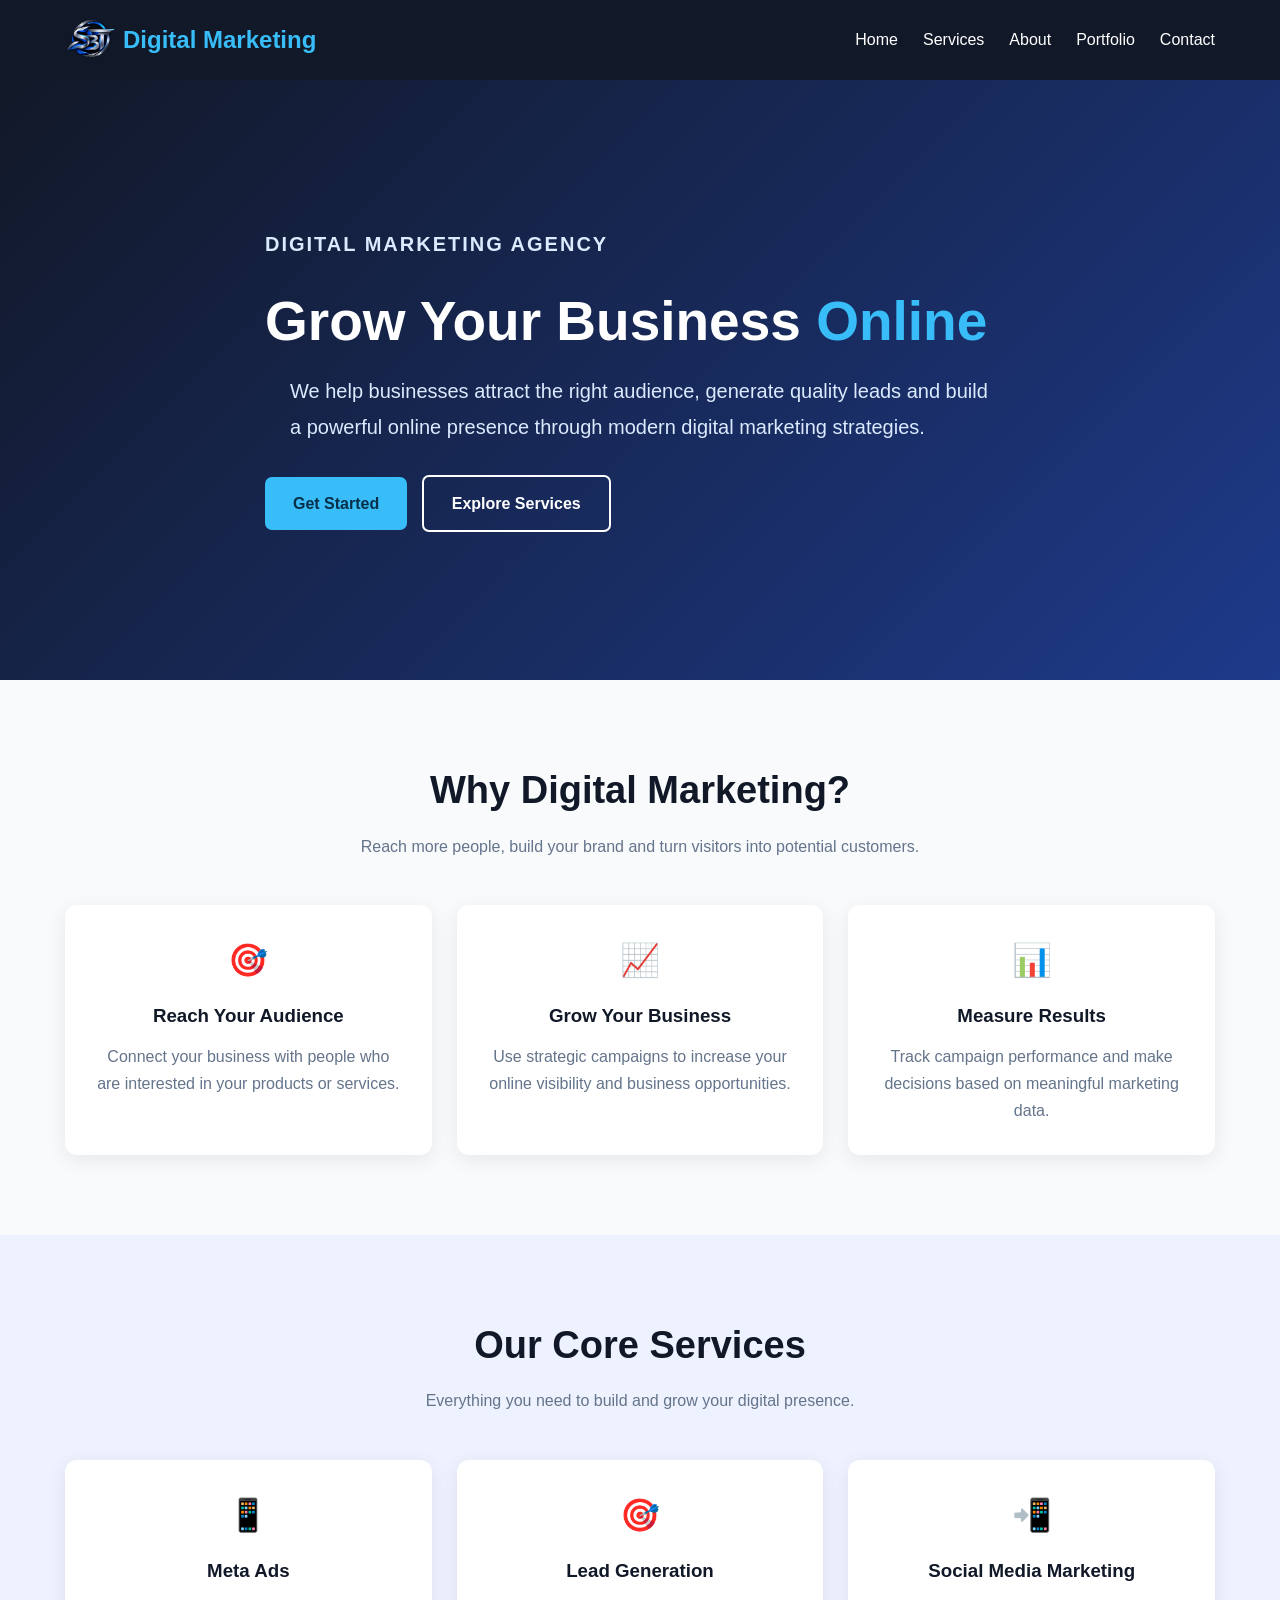
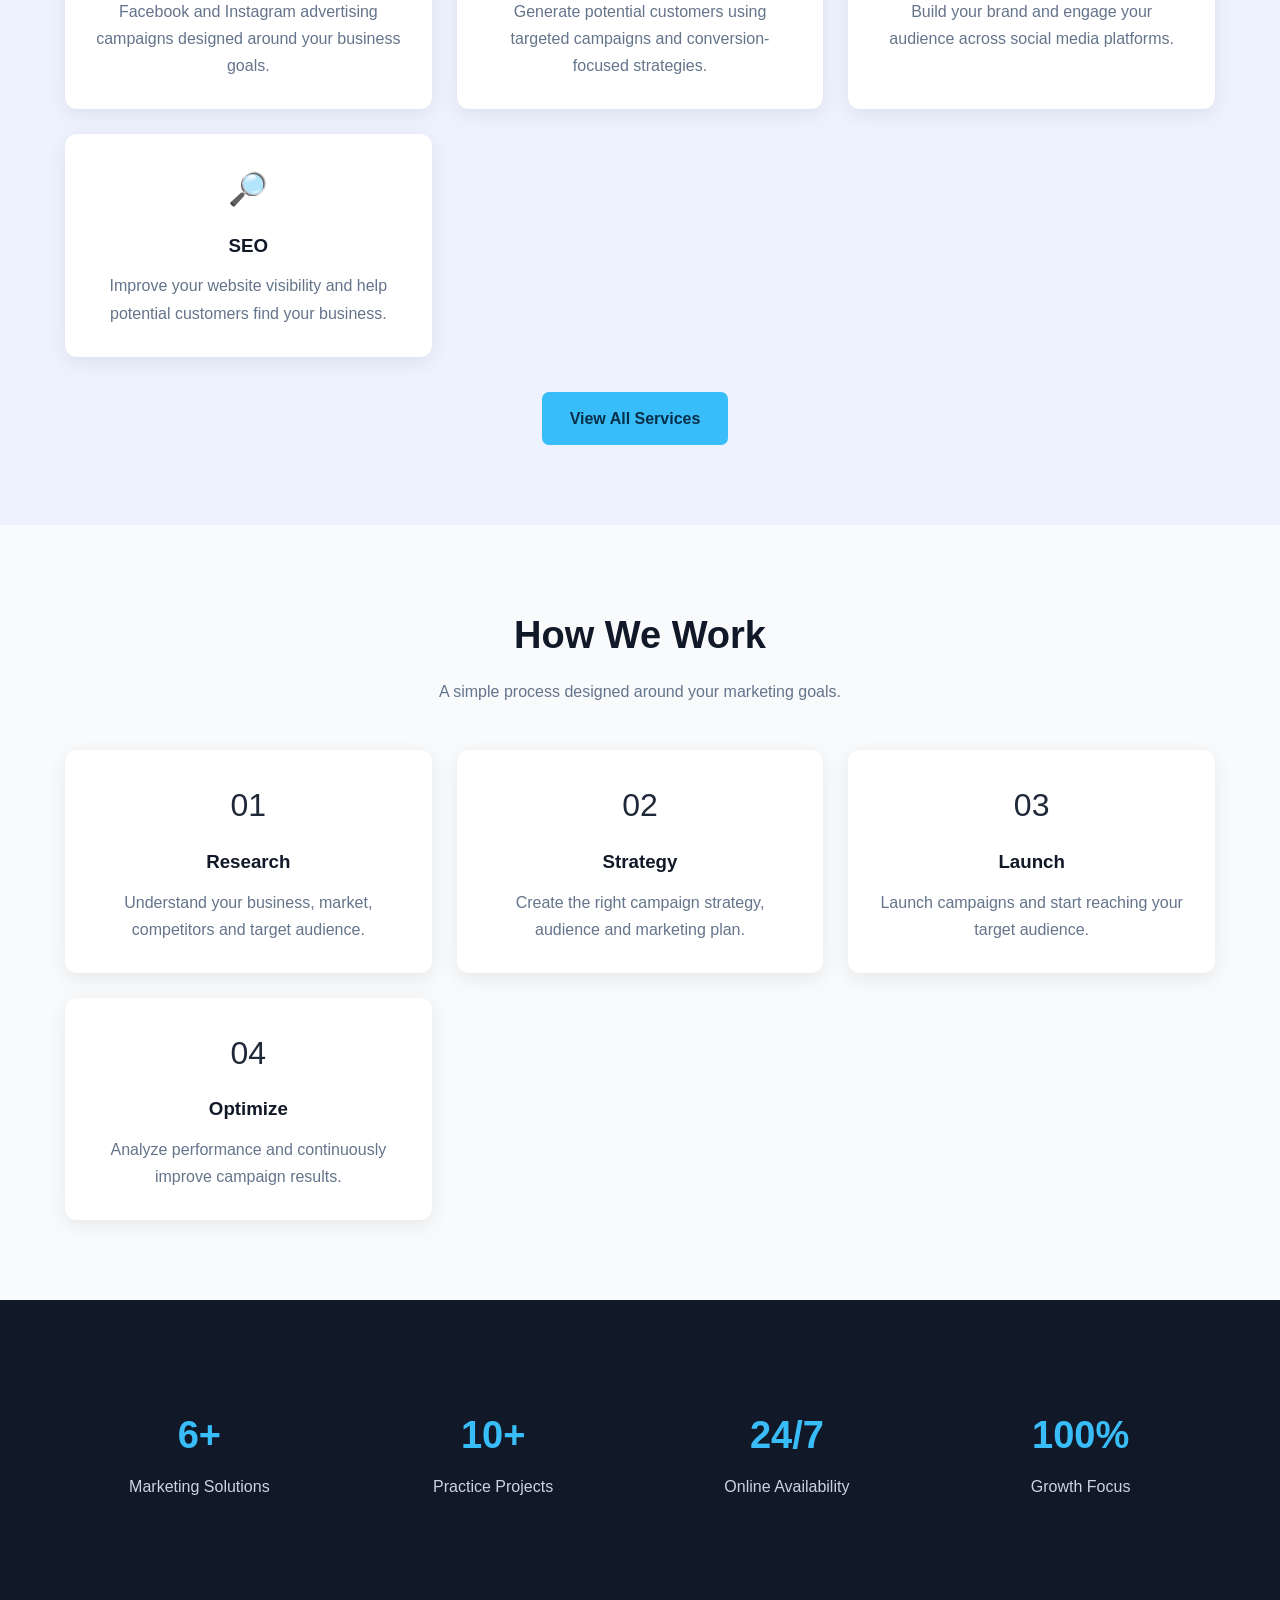
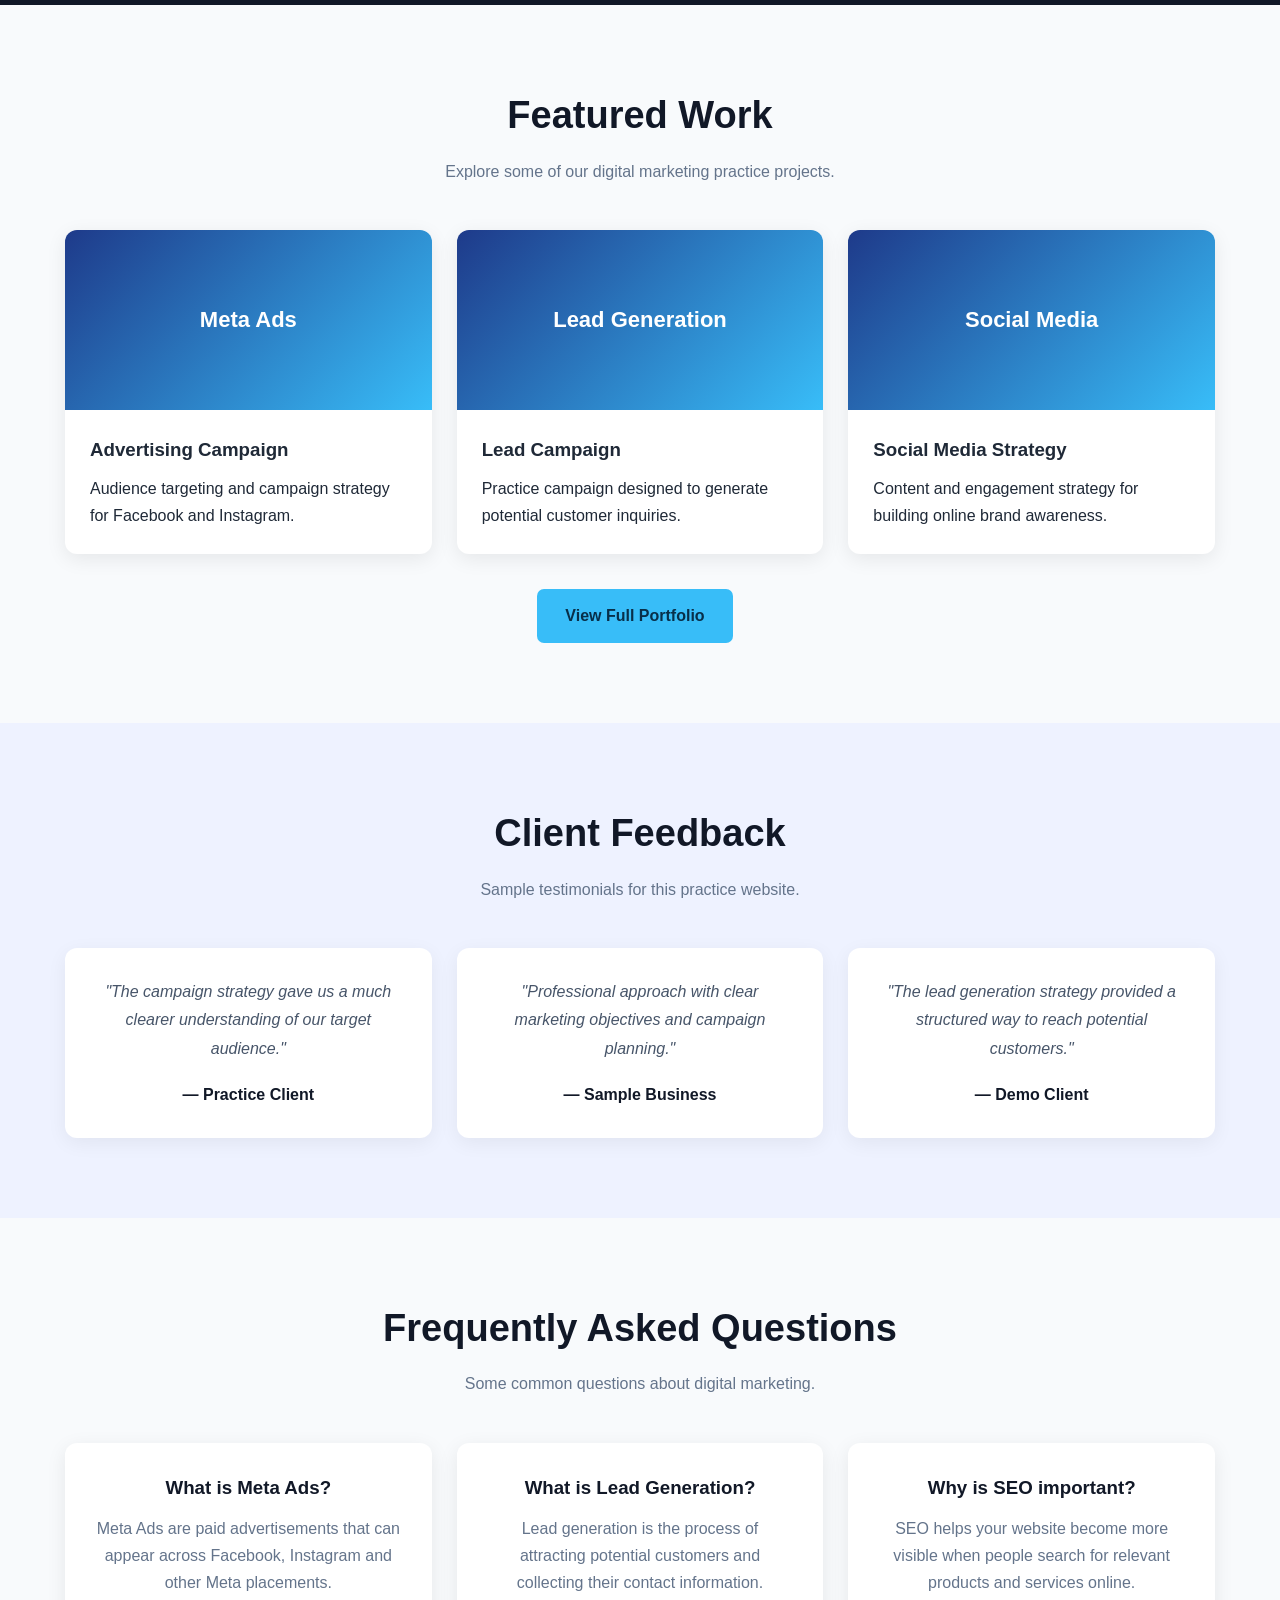
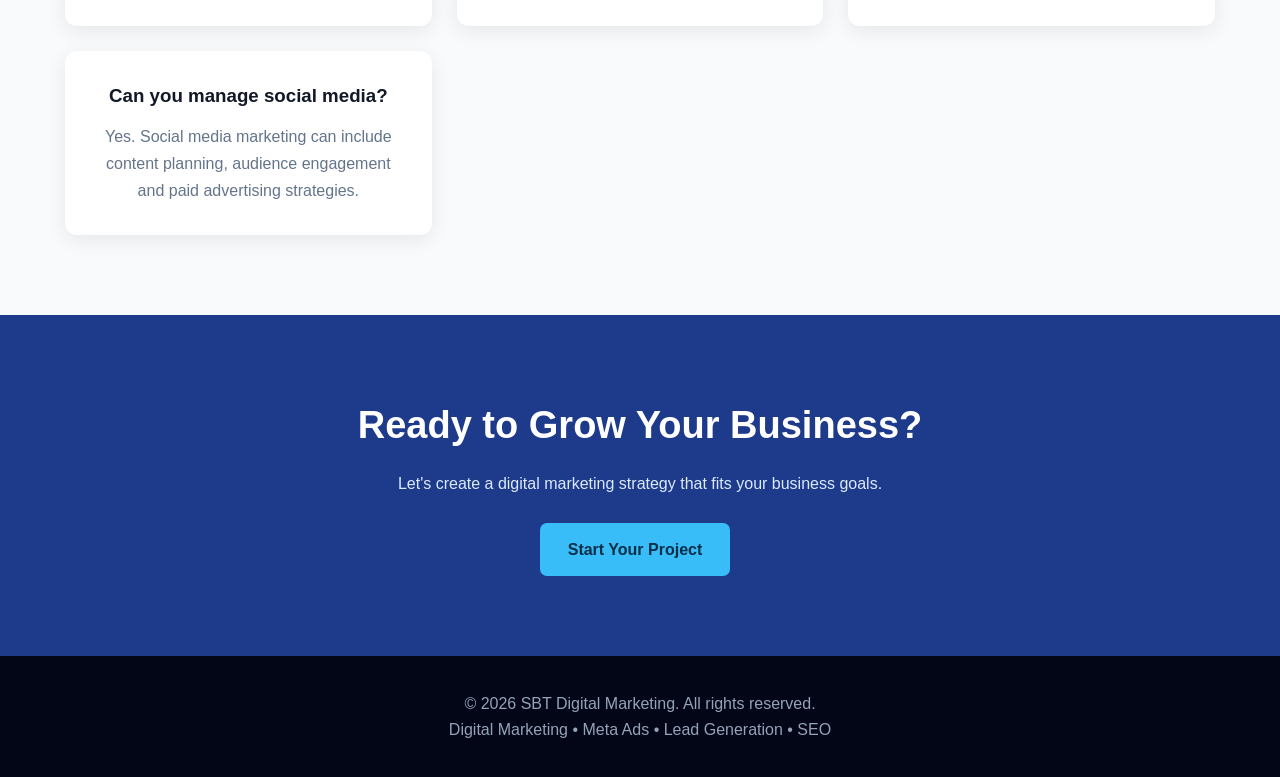
==== commit ec554ecd: "Improve brand logo and navbar Added an aesthetic Digital Marketing brand name beside the SBT logo wi" ====
--- a/index.html
+++ b/index.html
@@ -35,7 +35,8 @@
     <div class="container nav-content">
 
        <a href="index.html" class="logo">
-    <img src="logo.png" alt="SBT Digital Marketing Logo">
+    <img src="logo.png" alt="SBT Logo">
+    <span>Digital Marketing</span>
 </a>
 
         <ul class="nav-links" id="navLinks">
--- a/style.css
+++ b/style.css
@@ -967,3 +967,89 @@
     }
 
 }
+/* ================= BRAND LOGO ================= */
+
+.logo {
+    display: flex;
+    align-items: center;
+    text-decoration: none;
+}
+
+.logo img {
+    width: 58px;
+    height: 58px;
+    object-fit: contain;
+    display: block;
+}
+
+
+/* Mobile Logo */
+
+@media (max-width: 768px) {
+
+    .logo img {
+        width: 50px;
+        height: 50px;
+    }
+
+}
+/* ================= FINAL NAVBAR + LOGO FIX ================= */
+
+.navbar {
+    padding: 10px 0 !important;
+    min-height: 70px !important;
+    height: auto !important;
+}
+
+.nav-content {
+    display: flex !important;
+    align-items: center !important;
+    justify-content: space-between !important;
+    min-height: 60px !important;
+}
+
+.logo {
+    display: flex !important;
+    align-items: center !important;
+    width: auto !important;
+    height: auto !important;
+}
+
+.logo img {
+    width: 52px !important;
+    height: 52px !important;
+    max-width: 52px !important;
+    max-height: 52px !important;
+    object-fit: contain !important;
+    display: block !important;
+}
+
+.nav-links {
+    display: flex !important;
+    align-items: center !important;
+    gap: 25px !important;
+    margin: 0 !important;
+    padding: 0 !important;
+}
+
+.nav-links li {
+    list-style: none !important;
+}
+
+
+/* Mobile */
+
+@media (max-width: 768px) {
+
+    .navbar {
+        padding: 8px 0 !important;
+    }
+
+    .logo img {
+        width: 45px !important;
+        height: 45px !important;
+        max-width: 45px !important;
+        max-height: 45px !important;
+    }
+
+}
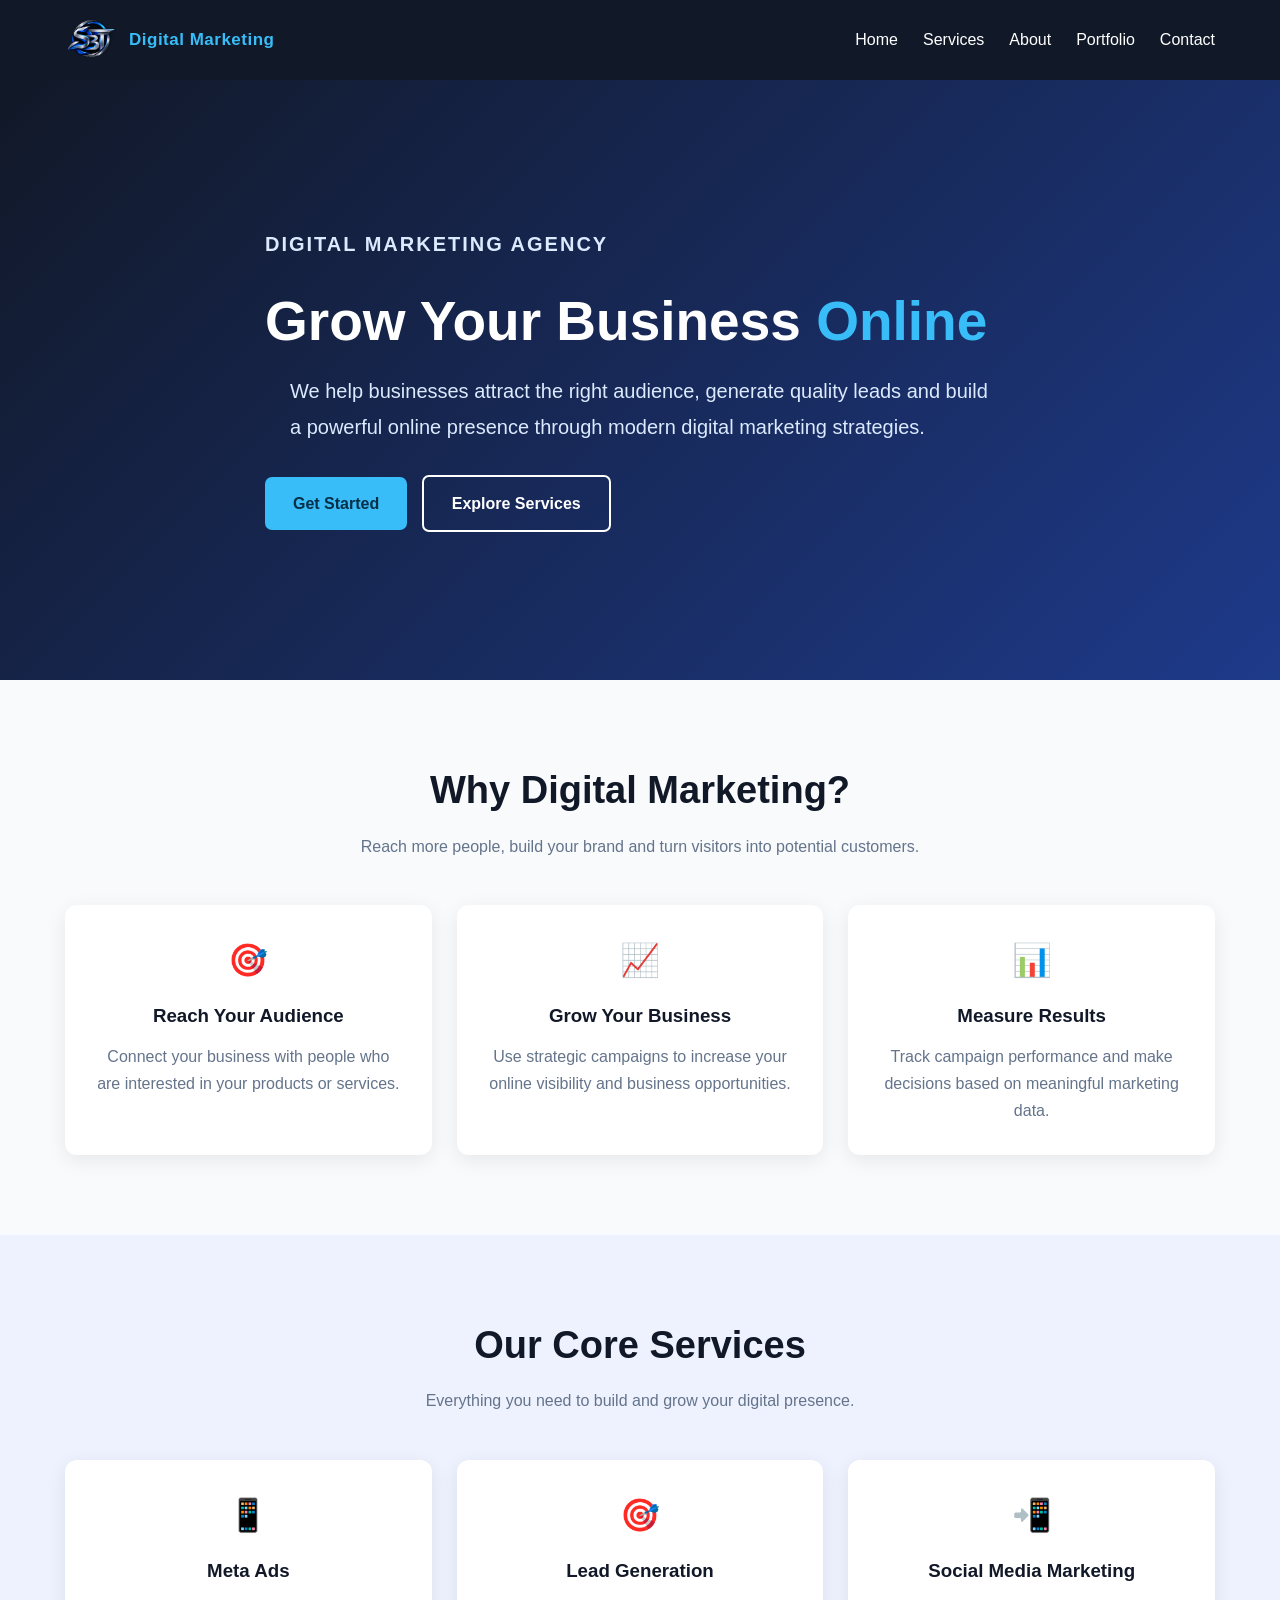
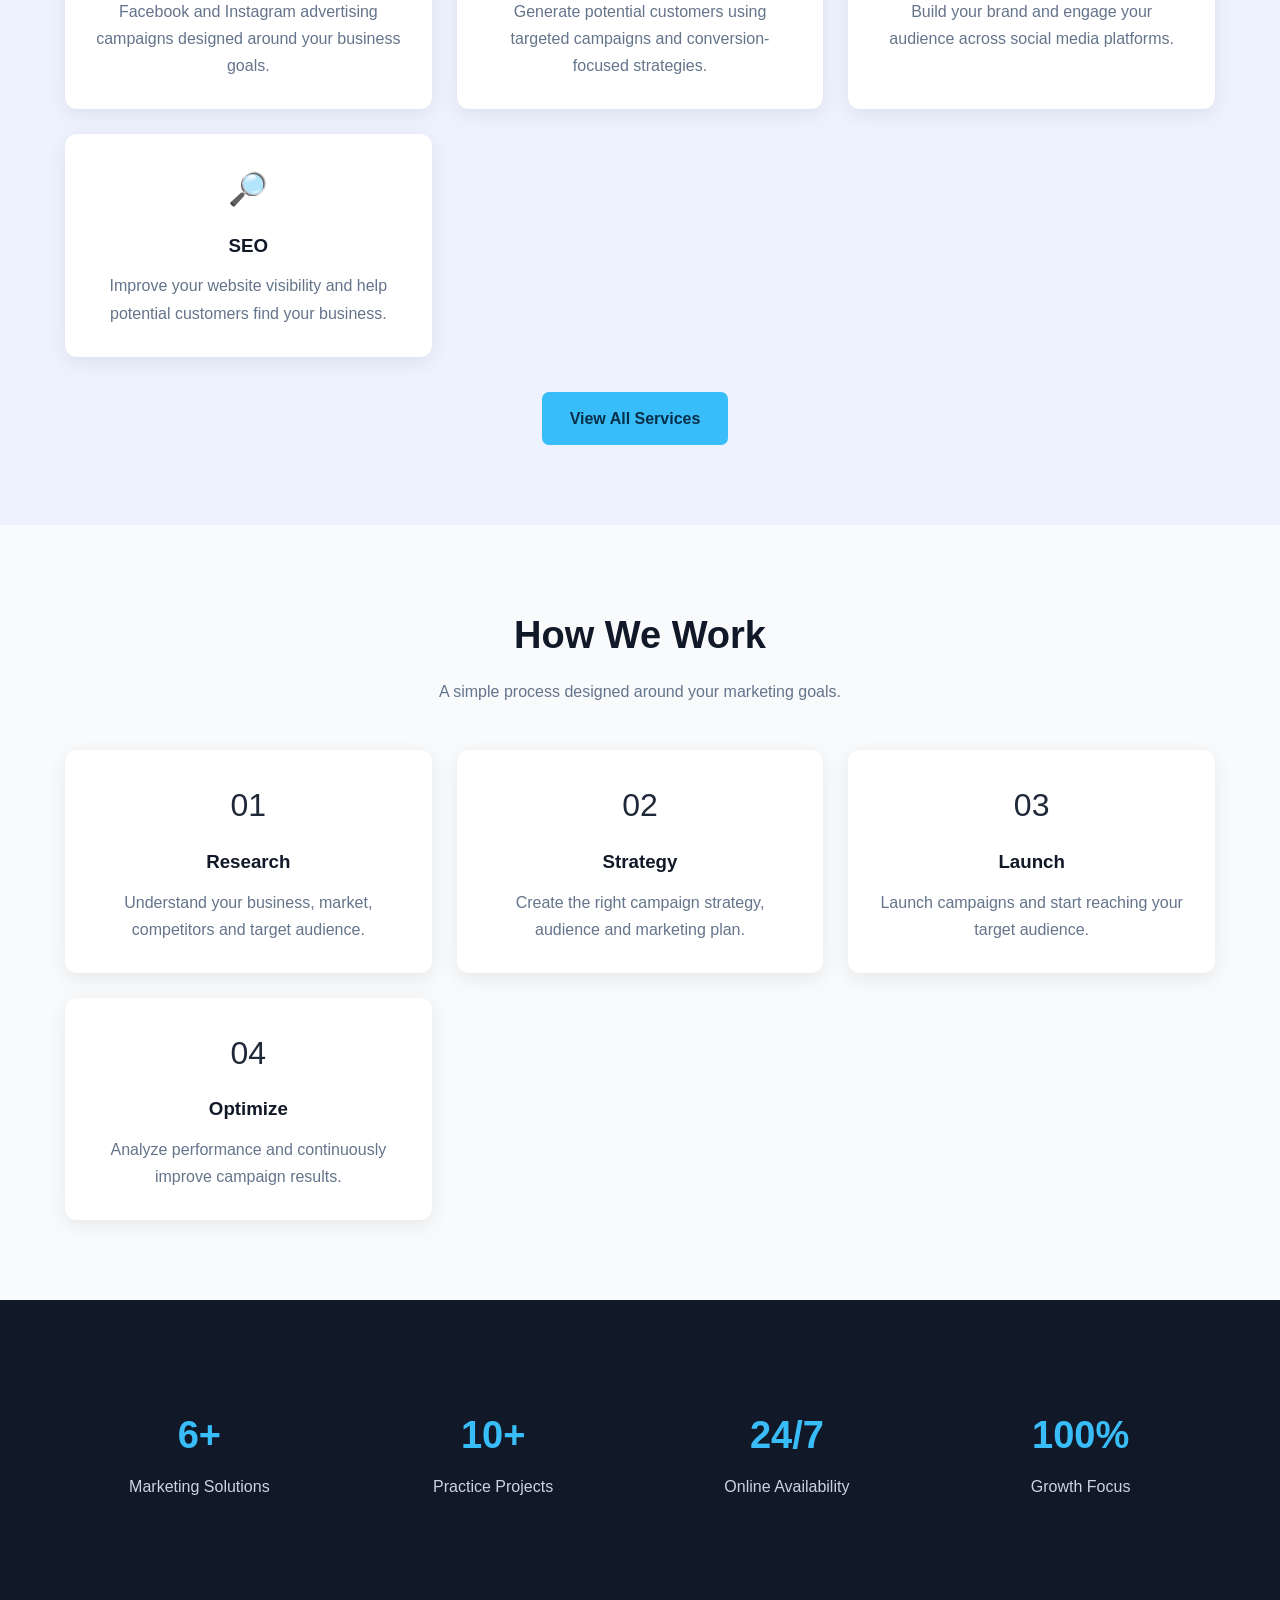
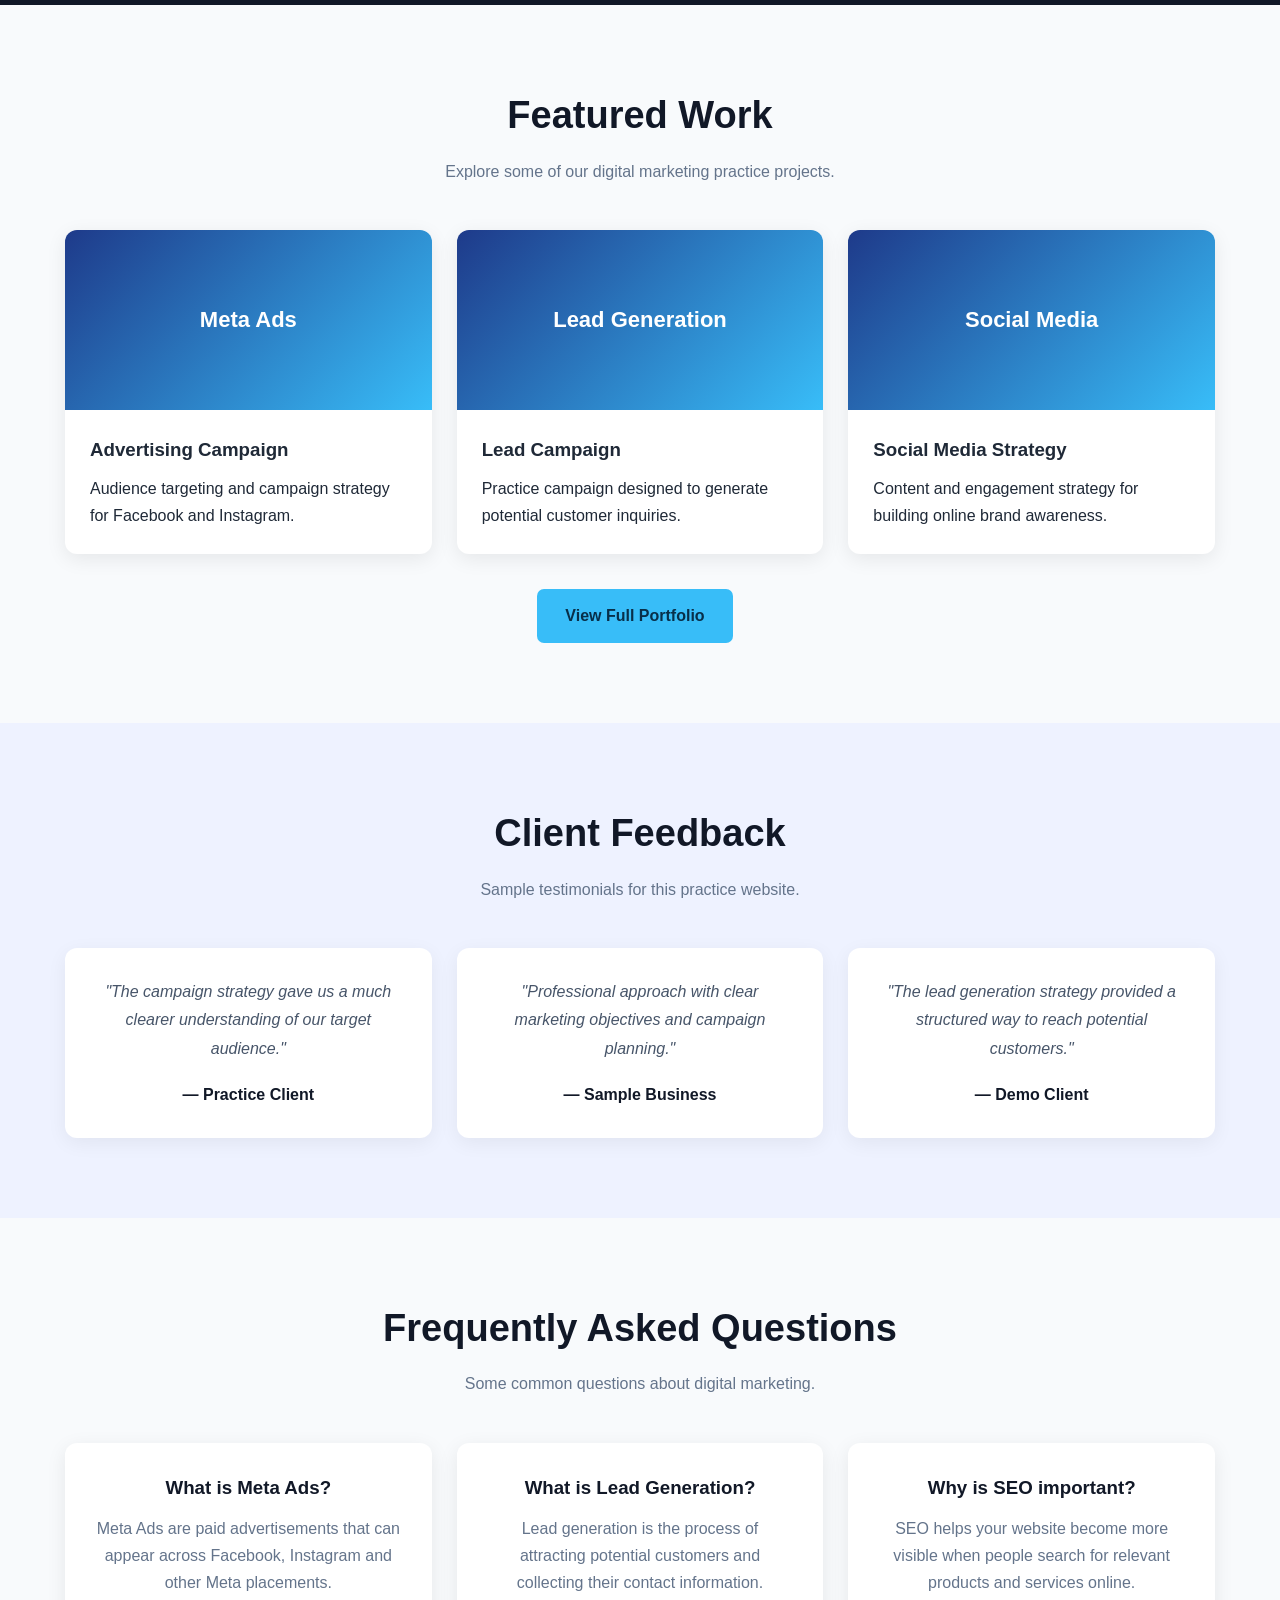
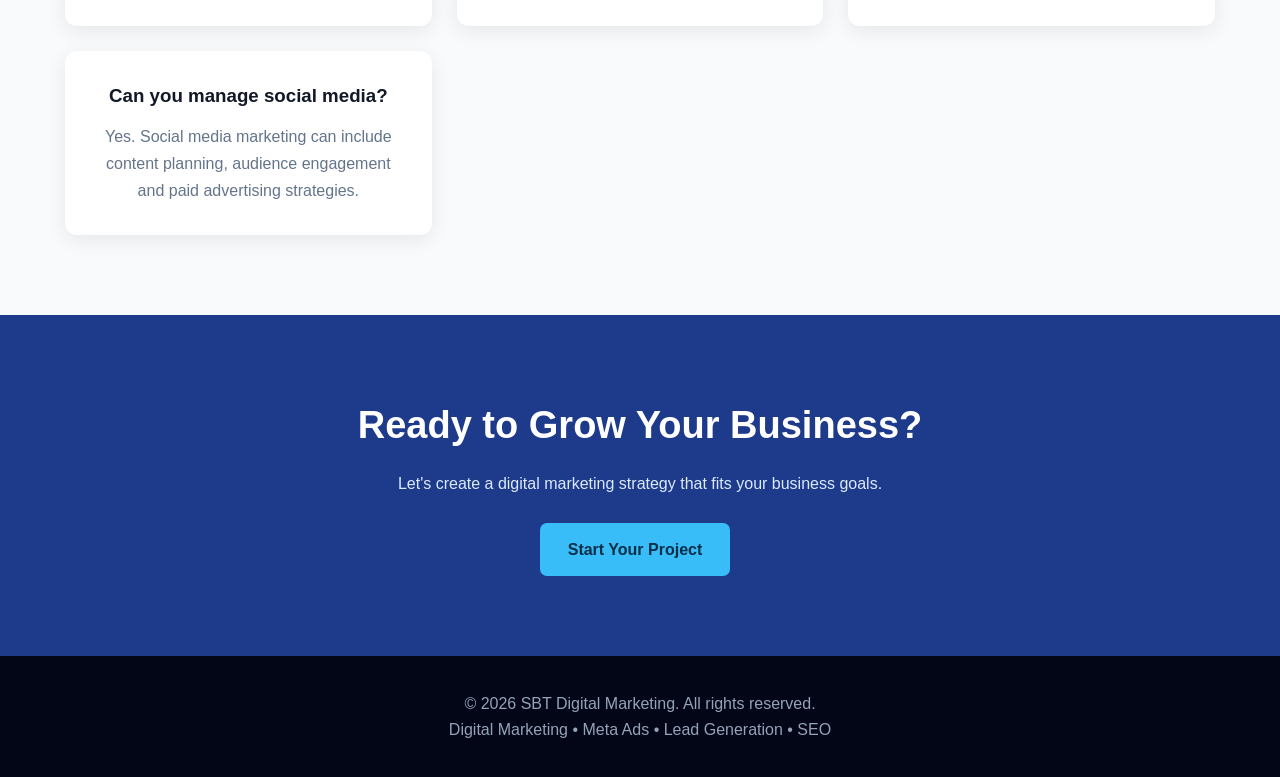
==== commit 67041a7d: "Add SBT favicon to all pages Connected the SBT Digital Marketing favicon to every website page for c" ====
--- a/index.html
+++ b/index.html
@@ -5,6 +5,7 @@
     <meta name="viewport" content="width=device-width, initial-scale=1.0">
 
     <title>SBT Digital Marketing | Grow Your Business Online</title>
+    <link rel="icon" type="image/png" href="favicon.png">
     <meta name="description" content="SBT Digital Marketing helps businesses grow through Meta Ads, lead generation, social media marketing, SEO and content marketing.">
 
     <link rel="stylesheet" href="style.css">
--- a/style.css
+++ b/style.css
@@ -1053,3 +1053,124 @@
     }
 
 }
+/* ================= LOGO + BRAND NAME ================= */
+
+.logo {
+    display: flex !important;
+    align-items: center !important;
+    gap: 12px !important;
+    text-decoration: none !important;
+}
+
+.logo img {
+    width: 52px !important;
+    height: 52px !important;
+    object-fit: contain !important;
+}
+
+.logo span {
+    font-size: 17px !important;
+    font-weight: 700 !important;
+    letter-spacing: 0.5px !important;
+    white-space: nowrap !important;
+}
+
+/* Mobile */
+
+@media (max-width: 768px) {
+
+    .logo {
+        gap: 8px !important;
+    }
+
+    .logo img {
+        width: 45px !important;
+        height: 45px !important;
+    }
+
+    .logo span {
+        font-size: 14px !important;
+    }
+
+}
+/* ================= MOBILE MENU POSITION FIX ================= */
+
+@media (max-width: 768px) {
+
+    .nav-content {
+        display: flex !important;
+        align-items: center !important;
+        justify-content: space-between !important;
+    }
+
+    .menu-toggle {
+        display: block !important;
+        margin-left: auto !important;
+        margin-right: 0 !important;
+        position: relative !important;
+        left: auto !important;
+        right: auto !important;
+    }
+
+    .logo {
+        margin-right: auto !important;
+    }
+
+}
+/* ================= MOBILE MENU TEXT FIX ================= */
+
+@media (max-width: 768px) {
+
+    .nav-links {
+        background: #ffffff !important;
+    }
+
+    .nav-links li a {
+        color: #111111 !important;
+        font-weight: 600 !important;
+    }
+
+    .nav-links li a:hover {
+        color: #007bff !important;
+    }
+
+    .menu-toggle {
+        color: #111111 !important;
+    }
+
+}
+/* ================= MOBILE MENU FINAL FIX ================= */
+
+@media (max-width: 768px) {
+
+    /* Mobile menu box */
+    .nav-links.active {
+        background-color: #ffffff !important;
+        z-index: 9999 !important;
+    }
+
+    /* ALL menu links */
+    .nav-links.active li a,
+    .nav-links.active li a:link,
+    .nav-links.active li a:visited {
+        color: #000000 !important;
+        background-color: transparent !important;
+        opacity: 1 !important;
+        visibility: visible !important;
+        display: block !important;
+        font-weight: 700 !important;
+        text-decoration: none !important;
+    }
+
+    /* Hover */
+    .nav-links.active li a:hover {
+        color: #007bff !important;
+    }
+
+    /* Menu button */
+    .menu-toggle {
+        color: #000000 !important;
+        background: transparent !important;
+    }
+
+}
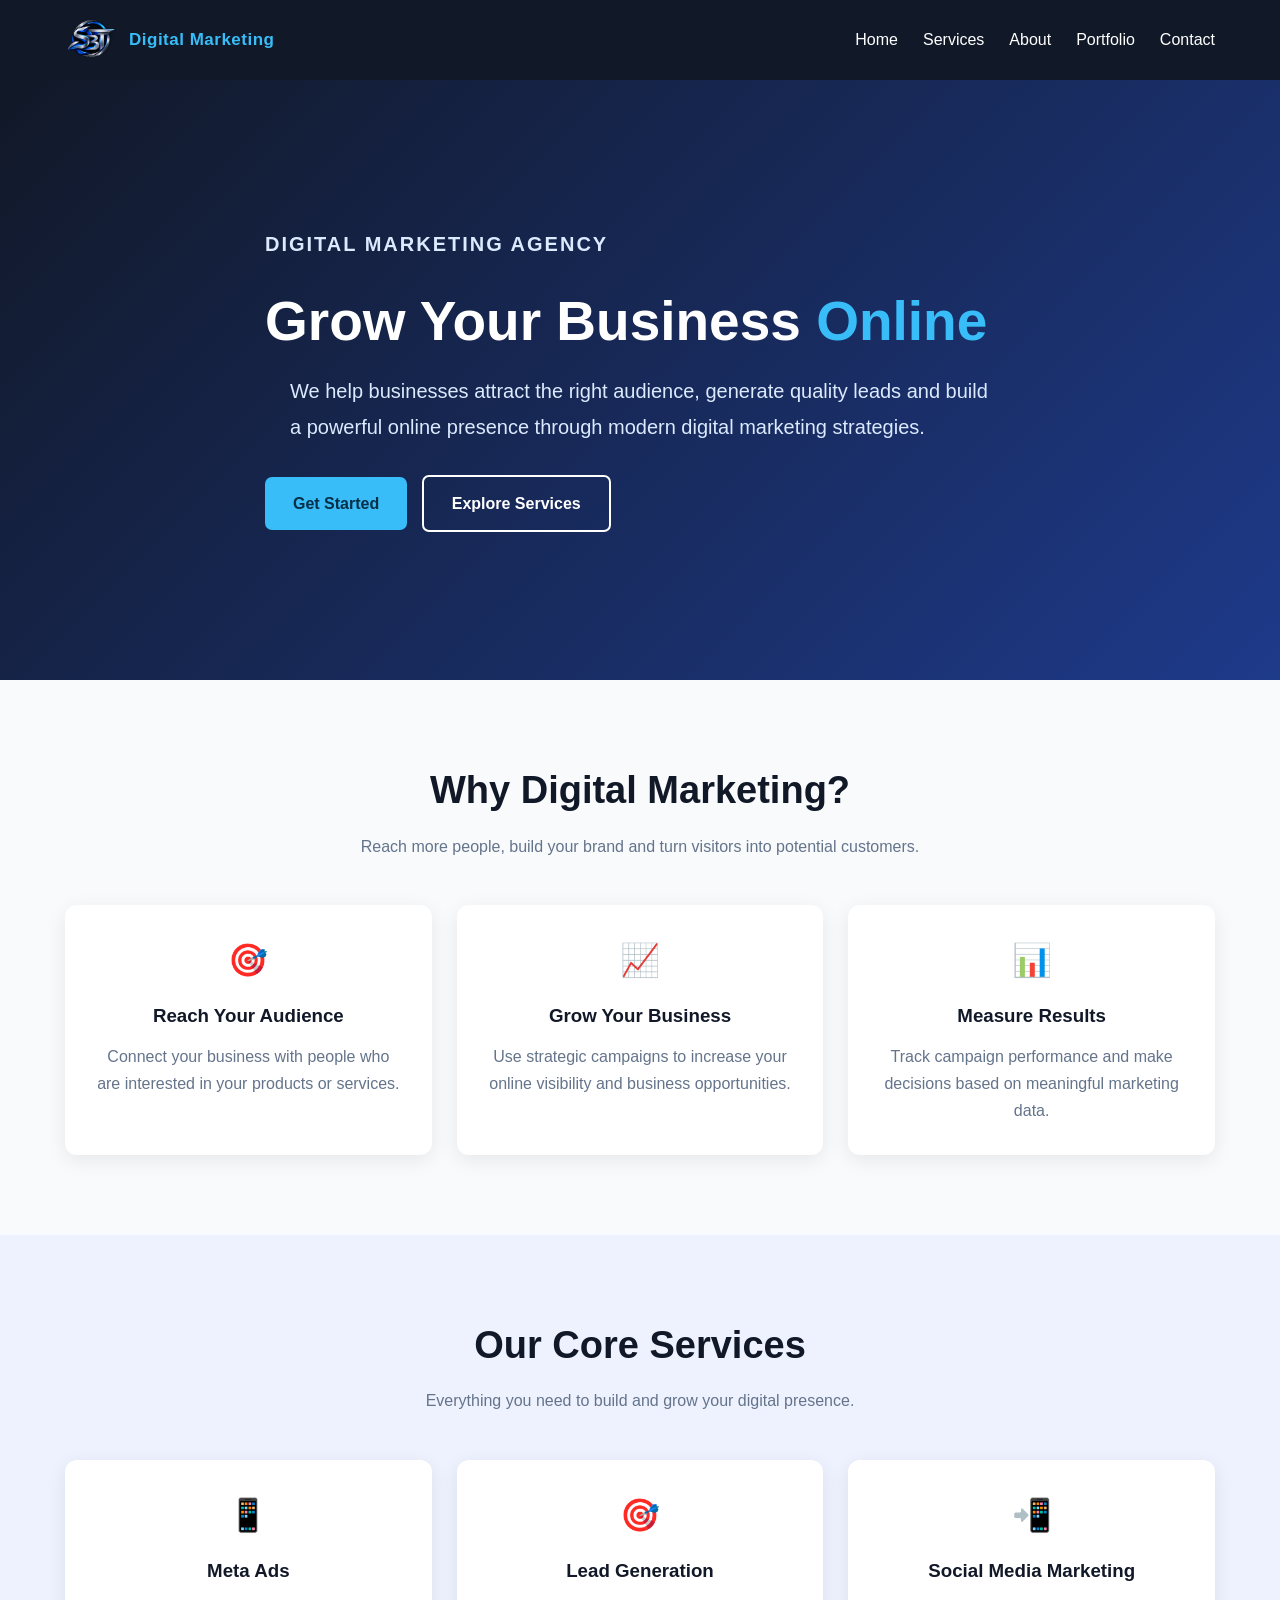
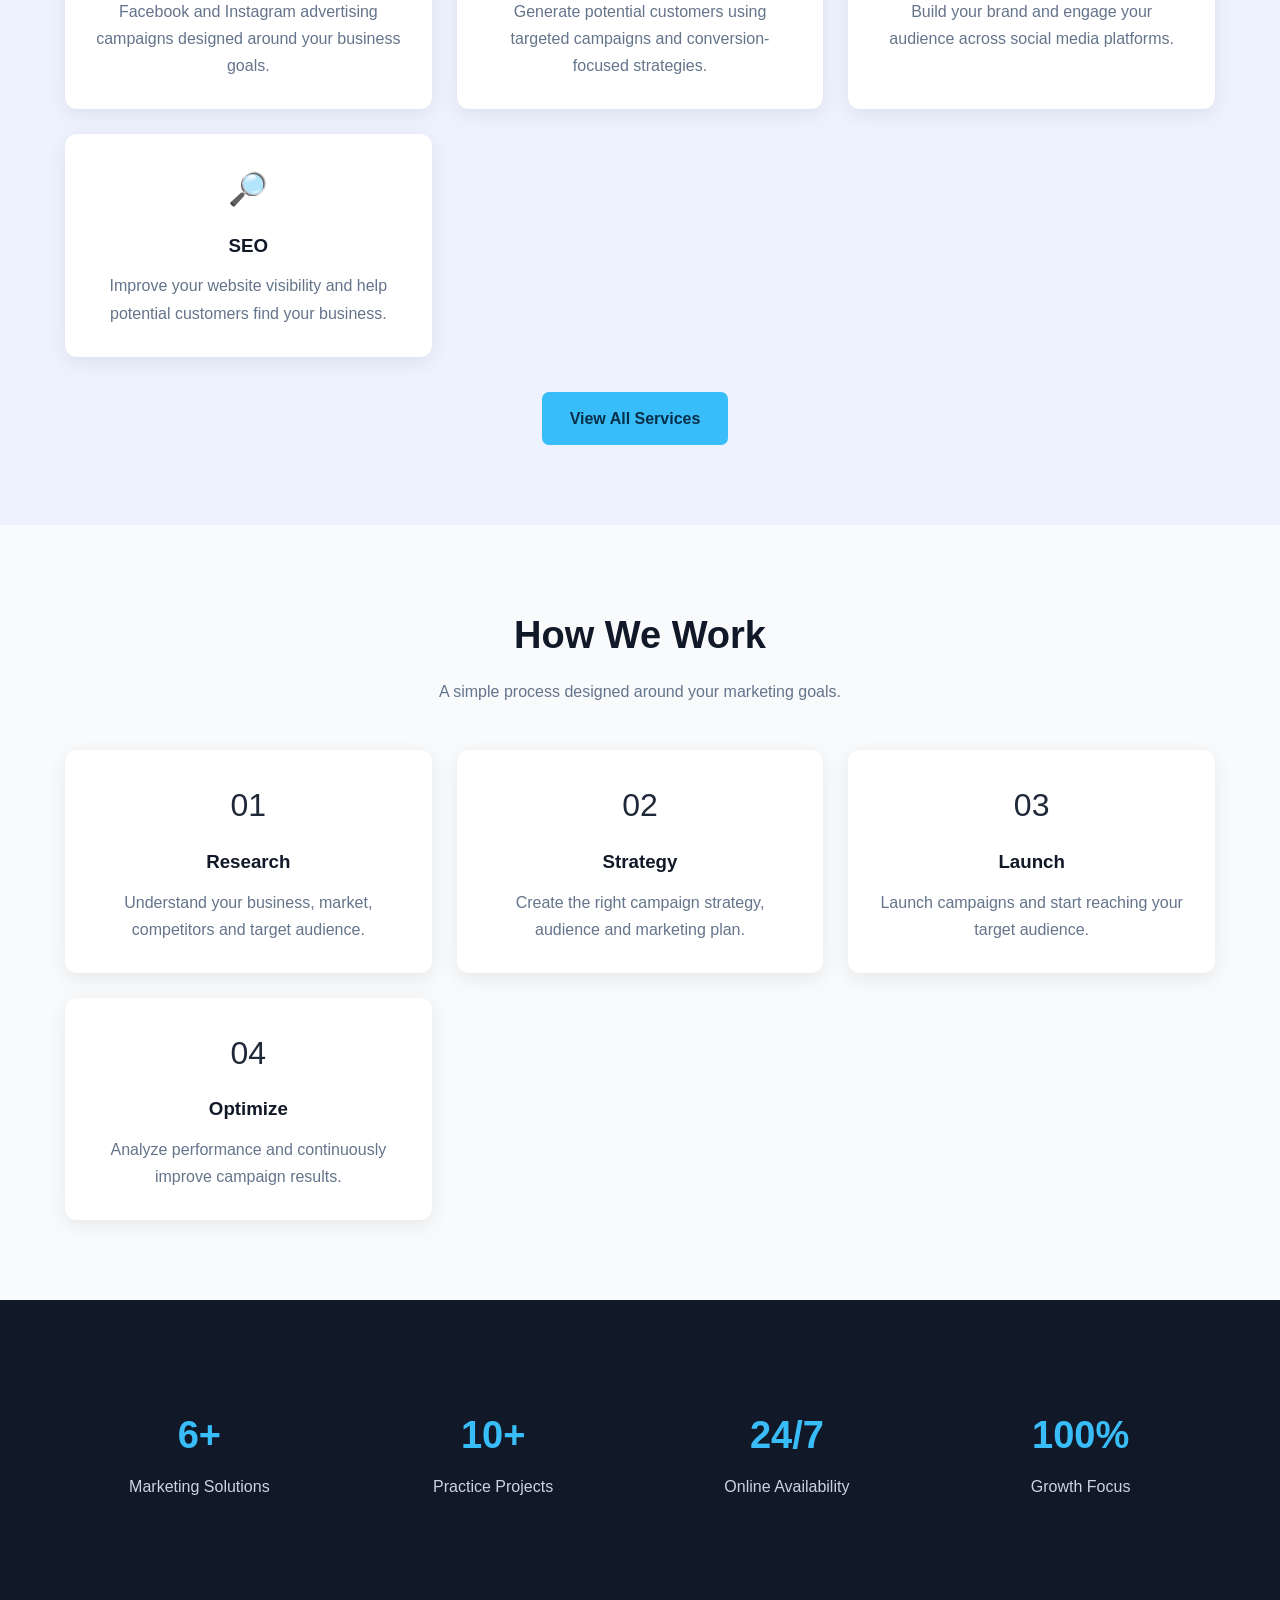
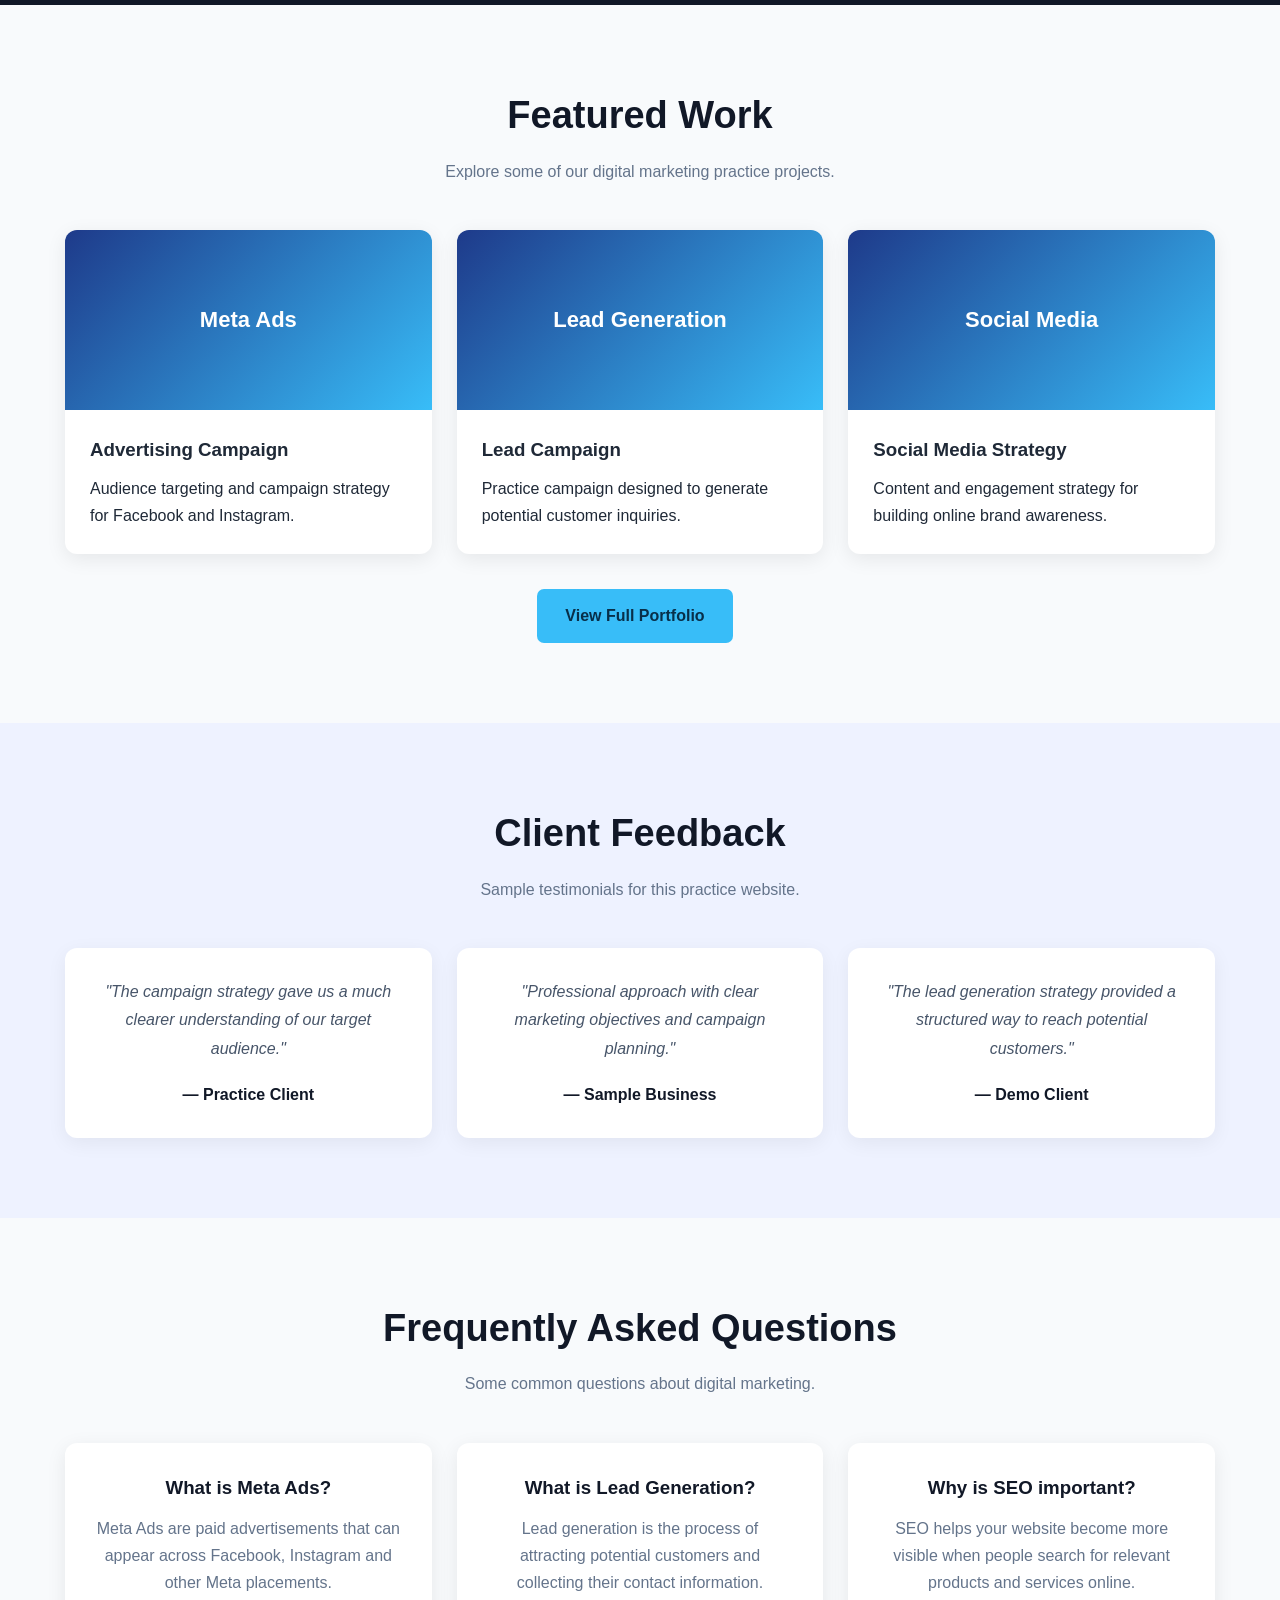
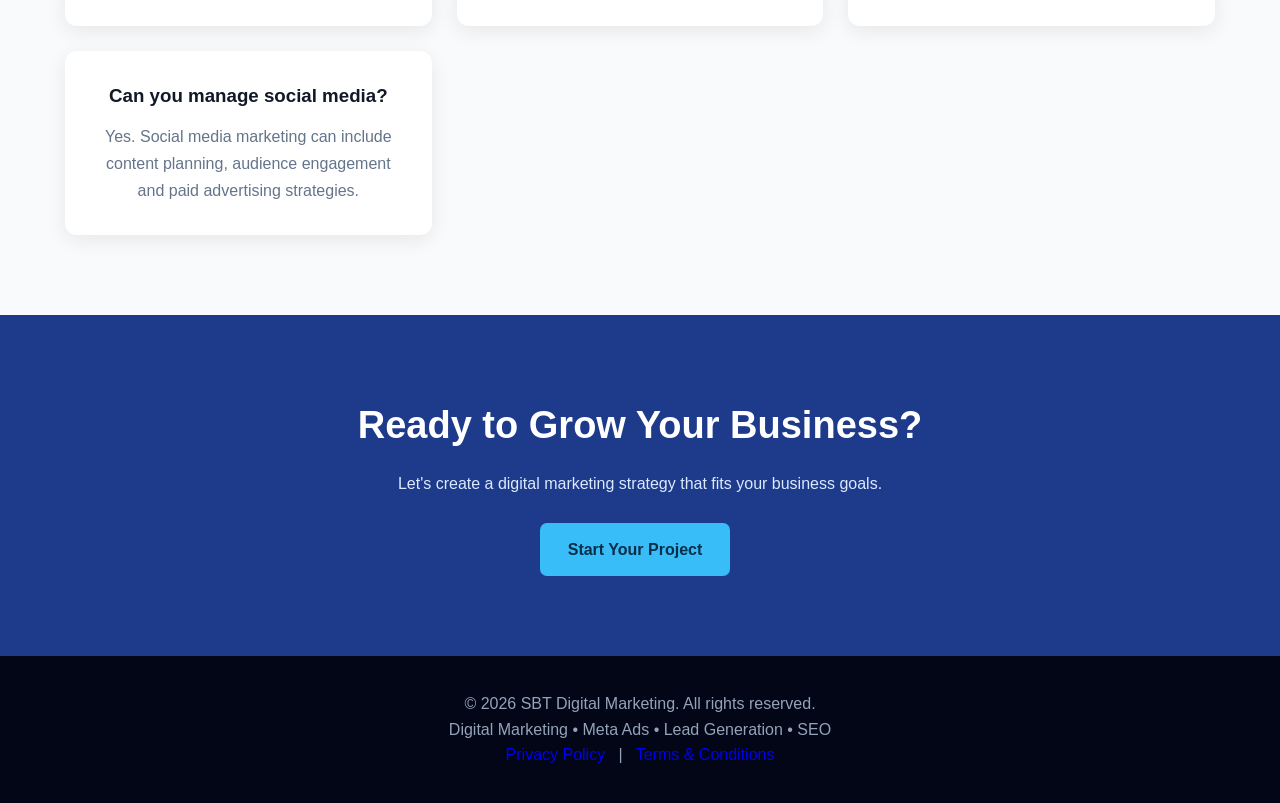
==== commit dd9cb345: "Add legal links to website footer Connected the Privacy Policy and Terms & Conditions pages througho" ====
--- a/index.html
+++ b/index.html
@@ -7,7 +7,9 @@
     <title>SBT Digital Marketing | Grow Your Business Online</title>
     <link rel="icon" type="image/png" href="favicon.png">
     <meta name="description" content="SBT Digital Marketing helps businesses grow through Meta Ads, lead generation, social media marketing, SEO and content marketing.">
-
+    <meta name="keywords" content="digital marketing, Meta Ads, Facebook Ads, Instagram Ads, SEO, lead generation, social media marketing, Pakistan">
+    <meta name="author" content="SBT Digital Marketing">
+    
     <link rel="stylesheet" href="style.css">
 
     <!-- Meta Pixel -->
@@ -633,9 +635,25 @@
             Digital Marketing • Meta Ads • Lead Generation • SEO
         </p>
 
+        <p class="footer-legal">
+
+            <a href="privacy-policy.html">
+                Privacy Policy
+            </a>
+
+            &nbsp; | &nbsp;
+
+            <a href="terms.html">
+                Terms & Conditions
+            </a>
+
+        </p>
+
     </div>
 
 </footer>
+
+    
 
 
 <!-- MOBILE MENU SCRIPT -->
